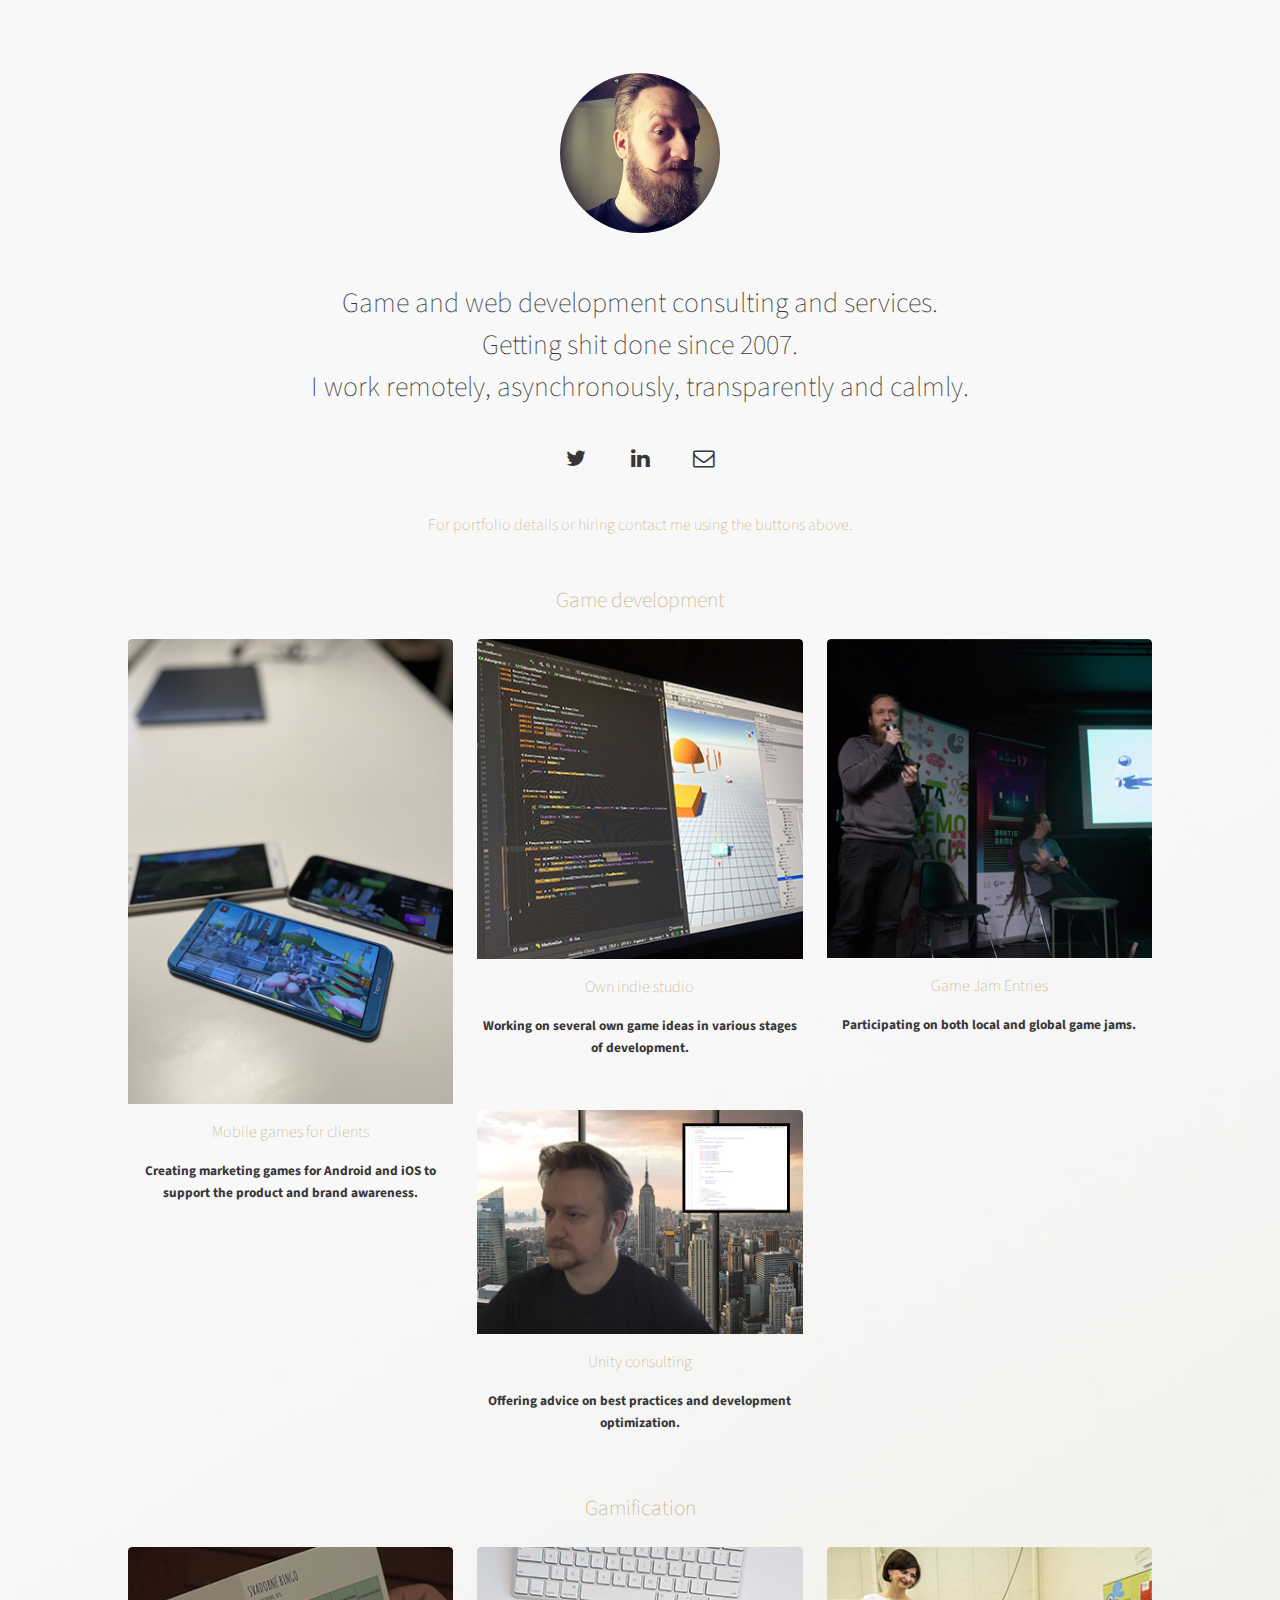
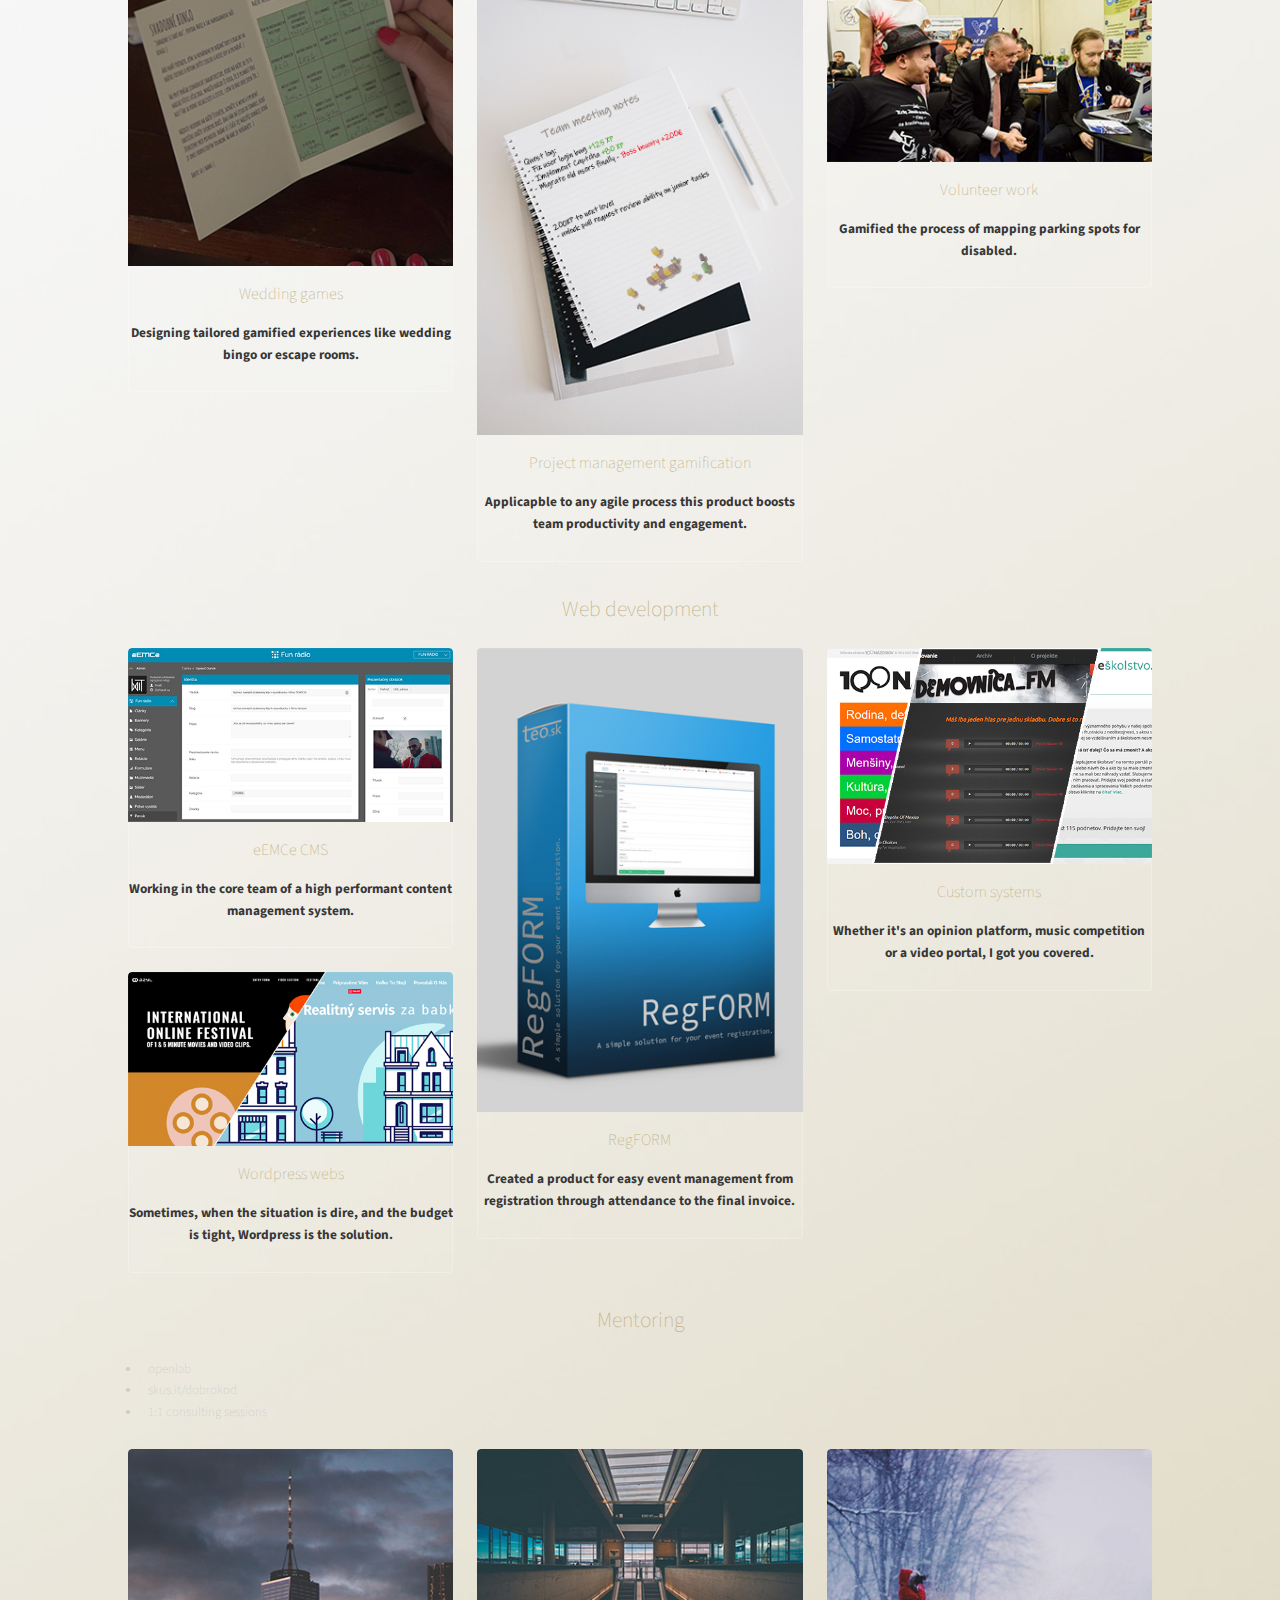
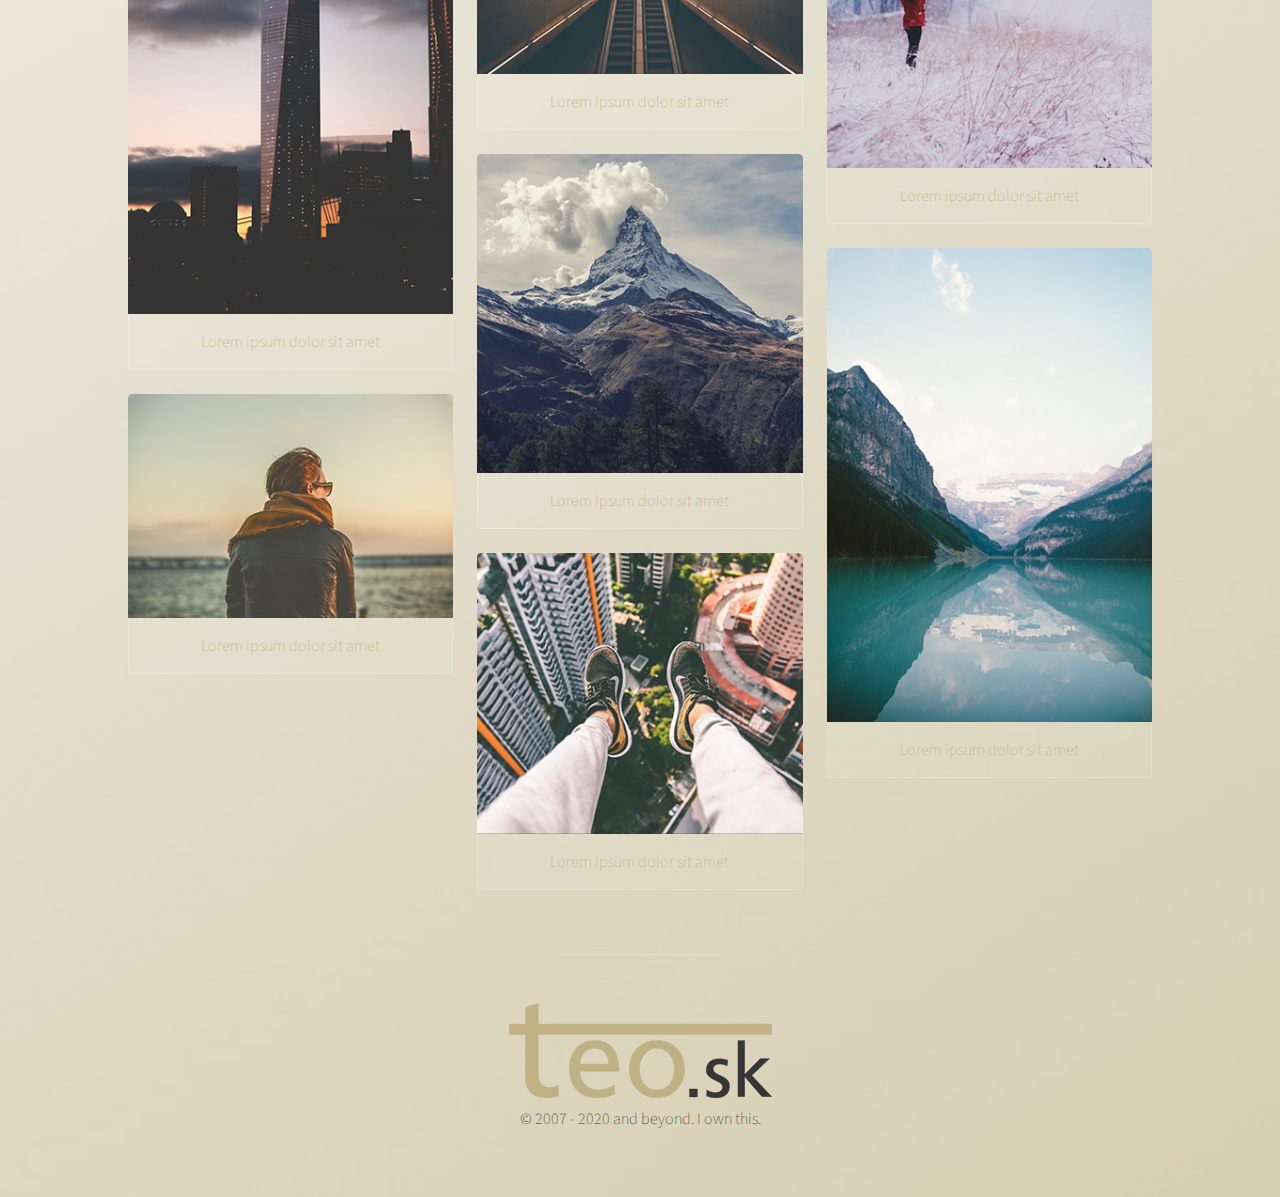
==== index.html @ 93be971e "Add a word" ====
<!DOCTYPE HTML>
<!--
	Visualize by TEMPLATED
	templated.co @templatedco
	Released for free under the Creative Commons Attribution 3.0 license (templated.co/license)
-->
<html>
	<head>
		<title>Game and web development consulting and services.</title>
		<meta charset="utf-8" />
		<meta name="viewport" content="width=device-width, initial-scale=1" />
		<link rel="stylesheet" href="assets/css/main.css" />
	</head>
	<body>

		<!-- Wrapper -->
			<div id="wrapper">

				<!-- Header -->
					<header id="header">
						<span class="avatar"><img src="images/avatar.jpg" alt="" /></span>
						<h1>Game and web development consulting and services.<br />
						Getting shit done since 2007.<br />
						I work remotely, asynchronously, transparently and calmly.</h1>
						<ul class="icons">
							<li><a href="https://twitter.com/teo_sk" class="icon style2 fa-twitter"><span class="label">Twitter</span></a></li>
							<li><a href="https://www.linkedin.com/in/teosk/" class="icon style2 fa-linkedin"><span class="label">LinkedIn</span></a></li>
							<li><a href="mailto:teo@teo.sk" class="icon style2 fa-envelope-o"><span class="label">Email</span></a></li>
						</ul>
						<h4>For portfolio details or hiring contact me using the buttons above.</h4>
					</header>

				<!-- Main -->
					<section id="main">

						<h2 class="align-center">Game development</h2>
						<section class="thumbnails">
							<div>
								<a href="images/fulls/mobile-games.jpg">
									<img src="images/thumbs/mobile-games.jpg" alt="" />
									<h3>Mobile games for clients</h3>
									<p class="small">Creating marketing games for Android and iOS to support the product and brand awareness.</p>
								</a>
							</div>
							<div>
								<a href="images/fulls/toff-games.jpg">
									<img src="images/thumbs/toff-games.jpg" alt="" />
									<h3>Own indie studio</h3>
									<p class="small">Working on several own game ideas in various stages of development.</p>
								</a>
								<a href="images/fulls/game-consulting.jpg">
									<img src="images/thumbs/game-consulting.jpg" alt="" />
									<h3>Unity consulting</h3>
									<p class="small">Offering advice on best practices and development optimization.</p>
								</a>
							</div>
							<div>
								<a href="images/fulls/game-jams.jpg">
									<img src="images/thumbs/game-jams.jpg" alt="" />
									<h3>Game Jam Entries</h3>
									<p class="small">Participating on both local and global game jams.</p>
								</a>
							</div>
						</section>
						<h2 class="align-center">Gamification</h2>
						<section class="thumbnails">
							<div>
								<a href="images/fulls/wedding-games.jpg">
									<img src="images/thumbs/wedding-games.jpg" alt="" />
									<h3>Wedding games</h3>
									<p class="small">Designing tailored gamified experiences like wedding bingo or escape rooms.</p>
								</a>
							</div>
							<div>
								<a href="images/fulls/pm-gamification.jpg">
									<img src="images/thumbs/pm-gamification.jpg" alt="" />
									<h3>Project management gamification</h3>
									<p class="small">Applicapble to any agile process this product boosts team productivity and engagement.</p>
								</a>
							</div>
							<div>
								<a href="images/fulls/tatos-alt.jpg">
									<img src="images/thumbs/tatos-alt.jpg" alt="" />
									<h3>Volunteer work</h3>
									<p class="small">Gamified the process of mapping parking spots for disabled.</p>
								</a>
							</div>
						</section>
						<h2 class="align-center">Web development</h2>
						<section class="thumbnails">
							<div>
								<a href="images/fulls/eemce.jpg">
									<img src="images/thumbs/eemce.jpg" alt="" />
									<h3>eEMCe CMS</h3>
									<p class="small">Working in the core team of a high performant content management system.</p>
								</a>
								<a href="images/fulls/wordpress.jpg">
									<img src="images/thumbs/wordpress.jpg" alt="" />
									<h3>Wordpress webs</h3>
									<p class="small">Sometimes, when the situation is dire, and the budget is tight, Wordpress is the solution.</p>
								</a>
							</div>
							<div>
								<a href="images/fulls/regform.jpg">
									<img src="images/thumbs/regform.jpg" alt="" />
									<h3>RegFORM</h3>
									<p class="small">Created a product for easy event management from registration through attendance to the final invoice.</p>
								</a>
							</div>
							<div>
								<a href="images/fulls/custom-systems.jpg">
									<img src="images/thumbs/custom-systems.jpg" alt="" />
									<h3>Custom systems</h3>
									<p class="small">Whether it's an opinion platform, music competition or a video portal, I got you covered.</p>
								</a>
							</div>
						</section>
						<h2 class="align-center">Mentoring</h2>
						<ul class="dev-notes">
							<li>openlab</li>
							<li>skus.it/dobrokod</li>
							<li>1:1 consulting sessions</li>
						</ul>
						<!-- Thumbnails -->
							<section class="thumbnails">
								<div>
									<a href="images/fulls/01.jpg">
										<img src="images/thumbs/01.jpg" alt="" />
										<h3>Lorem ipsum dolor sit amet</h3>
									</a>
									<a href="images/fulls/02.jpg">
										<img src="images/thumbs/02.jpg" alt="" />
										<h3>Lorem ipsum dolor sit amet</h3>
									</a>
								</div>
								<div>
									<a href="images/fulls/03.jpg">
										<img src="images/thumbs/03.jpg" alt="" />
										<h3>Lorem ipsum dolor sit amet</h3>
									</a>
									<a href="images/fulls/04.jpg">
										<img src="images/thumbs/04.jpg" alt="" />
										<h3>Lorem ipsum dolor sit amet</h3>
									</a>
									<a href="images/fulls/05.jpg">
										<img src="images/thumbs/05.jpg" alt="" />
										<h3>Lorem ipsum dolor sit amet</h3>
									</a>
								</div>
								<div>
									<a href="images/fulls/06.jpg">
										<img src="images/thumbs/06.jpg" alt="" />
										<h3>Lorem ipsum dolor sit amet</h3>
									</a>
									<a href="images/fulls/07.jpg">
										<img src="images/thumbs/07.jpg" alt="" />
										<h3>Lorem ipsum dolor sit amet</h3>
									</a>
								</div>
							</section>

					</section>

				<!-- Footer -->
					<footer id="footer">
						<img src="images/logo.png" alt="teo.sk logo">
						<p>&copy; 2007 - 2020 and beyond. I own this.</p>
					</footer>

			</div>

		<!-- Scripts -->
			<script src="assets/js/jquery.min.js"></script>
			<script src="assets/js/jquery.poptrox.min.js"></script>
			<script src="assets/js/skel.min.js"></script>
			<script src="assets/js/main.js"></script>

	</body>
</html>
---- assets/css/main.css ----
@charset "UTF-8";
@import url(font-awesome.min.css);
@import url("http://fonts.googleapis.com/css?family=Source+Sans+Pro:200");

/*
	Visualize by TEMPLATED
	templated.co @templatedco
	Released for free under the Creative Commons Attribution 3.0 license (templated.co/license)
*/

/* Reset */

	html, body, div, span, applet, object, iframe, h1, h2, h3, h4, h5, h6, p, blockquote, pre, a, abbr, acronym, address, big, cite, code, del, dfn, em, img, ins, kbd, q, s, samp, small, strike, strong, sub, sup, tt, var, b, u, i, center, dl, dt, dd, ol, ul, li, fieldset, form, label, legend, table, caption, tbody, tfoot, thead, tr, th, td, article, aside, canvas, details, embed, figure, figcaption, footer, header, hgroup, menu, nav, output, ruby, section, summary, time, mark, audio, video {
		margin: 0;
		padding: 0;
		border: 0;
		font-size: 100%;
		font: inherit;
		vertical-align: baseline;
	}

	article, aside, details, figcaption, figure, footer, header, hgroup, menu, nav, section {
		display: block;
	}

	body {
		line-height: 1;
	}

	ol, ul {
		list-style: none;
	}

	blockquote, q {
		quotes: none;
	}

	blockquote:before, blockquote:after, q:before, q:after {
		content: '';
		content: none;
	}

	table {
		border-collapse: collapse;
		border-spacing: 0;
	}

	body {
		-webkit-text-size-adjust: none;
	}

/* Box Model */

	*, *:before, *:after {
		-moz-box-sizing: border-box;
		-webkit-box-sizing: border-box;
		box-sizing: border-box;
	}

/* Grid */

	.row {
		border-bottom: solid 1px transparent;
		-moz-box-sizing: border-box;
		-webkit-box-sizing: border-box;
		box-sizing: border-box;
	}

	.row > * {
		float: left;
		-moz-box-sizing: border-box;
		-webkit-box-sizing: border-box;
		box-sizing: border-box;
	}

	.row:after, .row:before {
		content: '';
		display: block;
		clear: both;
		height: 0;
	}

	.row.uniform > * > :first-child {
		margin-top: 0;
	}

	.row.uniform > * > :last-child {
		margin-bottom: 0;
	}

	.row.\30 \25 > * {
		padding: 0 0 0 0em;
	}

	.row.\30 \25 {
		margin: 0 0 -1px 0em;
	}

	.row.uniform.\30 \25 > * {
		padding: 0em 0 0 0em;
	}

	.row.uniform.\30 \25 {
		margin: 0em 0 -1px 0em;
	}

	.row > * {
		padding: 0 0 0 2em;
	}

	.row {
		margin: 0 0 -1px -2em;
	}

	.row.uniform > * {
		padding: 2em 0 0 2em;
	}

	.row.uniform {
		margin: -2em 0 -1px -2em;
	}

	.row.\32 00\25 > * {
		padding: 0 0 0 4em;
	}

	.row.\32 00\25 {
		margin: 0 0 -1px -4em;
	}

	.row.uniform.\32 00\25 > * {
		padding: 4em 0 0 4em;
	}

	.row.uniform.\32 00\25 {
		margin: -4em 0 -1px -4em;
	}

	.row.\31 50\25 > * {
		padding: 0 0 0 3em;
	}

	.row.\31 50\25 {
		margin: 0 0 -1px -3em;
	}

	.row.uniform.\31 50\25 > * {
		padding: 3em 0 0 3em;
	}

	.row.uniform.\31 50\25 {
		margin: -3em 0 -1px -3em;
	}

	.row.\35 0\25 > * {
		padding: 0 0 0 1em;
	}

	.row.\35 0\25 {
		margin: 0 0 -1px -1em;
	}

	.row.uniform.\35 0\25 > * {
		padding: 1em 0 0 1em;
	}

	.row.uniform.\35 0\25 {
		margin: -1em 0 -1px -1em;
	}

	.row.\32 5\25 > * {
		padding: 0 0 0 0.5em;
	}

	.row.\32 5\25 {
		margin: 0 0 -1px -0.5em;
	}

	.row.uniform.\32 5\25 > * {
		padding: 0.5em 0 0 0.5em;
	}

	.row.uniform.\32 5\25 {
		margin: -0.5em 0 -1px -0.5em;
	}

	.\31 2u, .\31 2u\24 {
		width: 100%;
		clear: none;
		margin-left: 0;
	}

	.\31 1u, .\31 1u\24 {
		width: 91.6666666667%;
		clear: none;
		margin-left: 0;
	}

	.\31 0u, .\31 0u\24 {
		width: 83.3333333333%;
		clear: none;
		margin-left: 0;
	}

	.\39 u, .\39 u\24 {
		width: 75%;
		clear: none;
		margin-left: 0;
	}

	.\38 u, .\38 u\24 {
		width: 66.6666666667%;
		clear: none;
		margin-left: 0;
	}

	.\37 u, .\37 u\24 {
		width: 58.3333333333%;
		clear: none;
		margin-left: 0;
	}

	.\36 u, .\36 u\24 {
		width: 50%;
		clear: none;
		margin-left: 0;
	}

	.\35 u, .\35 u\24 {
		width: 41.6666666667%;
		clear: none;
		margin-left: 0;
	}

	.\34 u, .\34 u\24 {
		width: 33.3333333333%;
		clear: none;
		margin-left: 0;
	}

	.\33 u, .\33 u\24 {
		width: 25%;
		clear: none;
		margin-left: 0;
	}

	.\32 u, .\32 u\24 {
		width: 16.6666666667%;
		clear: none;
		margin-left: 0;
	}

	.\31 u, .\31 u\24 {
		width: 8.3333333333%;
		clear: none;
		margin-left: 0;
	}

	.\31 2u\24 + *,
	.\31 1u\24 + *,
	.\31 0u\24 + *,
	.\39 u\24 + *,
	.\38 u\24 + *,
	.\37 u\24 + *,
	.\36 u\24 + *,
	.\35 u\24 + *,
	.\34 u\24 + *,
	.\33 u\24 + *,
	.\32 u\24 + *,
	.\31 u\24 + * {
		clear: left;
	}

	.\-11u {
		margin-left: 91.66667%;
	}

	.\-10u {
		margin-left: 83.33333%;
	}

	.\-9u {
		margin-left: 75%;
	}

	.\-8u {
		margin-left: 66.66667%;
	}

	.\-7u {
		margin-left: 58.33333%;
	}

	.\-6u {
		margin-left: 50%;
	}

	.\-5u {
		margin-left: 41.66667%;
	}

	.\-4u {
		margin-left: 33.33333%;
	}

	.\-3u {
		margin-left: 25%;
	}

	.\-2u {
		margin-left: 16.66667%;
	}

	.\-1u {
		margin-left: 8.33333%;
	}

	@media screen and (max-width: 1680px) {

		.row > * {
			padding: 0 0 0 2em;
		}

		.row {
			margin: 0 0 -1px -2em;
		}

		.row.uniform > * {
			padding: 2em 0 0 2em;
		}

		.row.uniform {
			margin: -2em 0 -1px -2em;
		}

		.row.\32 00\25 > * {
			padding: 0 0 0 4em;
		}

		.row.\32 00\25 {
			margin: 0 0 -1px -4em;
		}

		.row.uniform.\32 00\25 > * {
			padding: 4em 0 0 4em;
		}

		.row.uniform.\32 00\25 {
			margin: -4em 0 -1px -4em;
		}

		.row.\31 50\25 > * {
			padding: 0 0 0 3em;
		}

		.row.\31 50\25 {
			margin: 0 0 -1px -3em;
		}

		.row.uniform.\31 50\25 > * {
			padding: 3em 0 0 3em;
		}

		.row.uniform.\31 50\25 {
			margin: -3em 0 -1px -3em;
		}

		.row.\35 0\25 > * {
			padding: 0 0 0 1em;
		}

		.row.\35 0\25 {
			margin: 0 0 -1px -1em;
		}

		.row.uniform.\35 0\25 > * {
			padding: 1em 0 0 1em;
		}

		.row.uniform.\35 0\25 {
			margin: -1em 0 -1px -1em;
		}

		.row.\32 5\25 > * {
			padding: 0 0 0 0.5em;
		}

		.row.\32 5\25 {
			margin: 0 0 -1px -0.5em;
		}

		.row.uniform.\32 5\25 > * {
			padding: 0.5em 0 0 0.5em;
		}

		.row.uniform.\32 5\25 {
			margin: -0.5em 0 -1px -0.5em;
		}

		.\31 2u\28xlarge\29, .\31 2u\24\28xlarge\29 {
			width: 100%;
			clear: none;
			margin-left: 0;
		}

		.\31 1u\28xlarge\29, .\31 1u\24\28xlarge\29 {
			width: 91.6666666667%;
			clear: none;
			margin-left: 0;
		}

		.\31 0u\28xlarge\29, .\31 0u\24\28xlarge\29 {
			width: 83.3333333333%;
			clear: none;
			margin-left: 0;
		}

		.\39 u\28xlarge\29, .\39 u\24\28xlarge\29 {
			width: 75%;
			clear: none;
			margin-left: 0;
		}

		.\38 u\28xlarge\29, .\38 u\24\28xlarge\29 {
			width: 66.6666666667%;
			clear: none;
			margin-left: 0;
		}

		.\37 u\28xlarge\29, .\37 u\24\28xlarge\29 {
			width: 58.3333333333%;
			clear: none;
			margin-left: 0;
		}

		.\36 u\28xlarge\29, .\36 u\24\28xlarge\29 {
			width: 50%;
			clear: none;
			margin-left: 0;
		}

		.\35 u\28xlarge\29, .\35 u\24\28xlarge\29 {
			width: 41.6666666667%;
			clear: none;
			margin-left: 0;
		}

		.\34 u\28xlarge\29, .\34 u\24\28xlarge\29 {
			width: 33.3333333333%;
			clear: none;
			margin-left: 0;
		}

		.\33 u\28xlarge\29, .\33 u\24\28xlarge\29 {
			width: 25%;
			clear: none;
			margin-left: 0;
		}

		.\32 u\28xlarge\29, .\32 u\24\28xlarge\29 {
			width: 16.6666666667%;
			clear: none;
			margin-left: 0;
		}

		.\31 u\28xlarge\29, .\31 u\24\28xlarge\29 {
			width: 8.3333333333%;
			clear: none;
			margin-left: 0;
		}

		.\31 2u\24\28xlarge\29 + *,
		.\31 1u\24\28xlarge\29 + *,
		.\31 0u\24\28xlarge\29 + *,
		.\39 u\24\28xlarge\29 + *,
		.\38 u\24\28xlarge\29 + *,
		.\37 u\24\28xlarge\29 + *,
		.\36 u\24\28xlarge\29 + *,
		.\35 u\24\28xlarge\29 + *,
		.\34 u\24\28xlarge\29 + *,
		.\33 u\24\28xlarge\29 + *,
		.\32 u\24\28xlarge\29 + *,
		.\31 u\24\28xlarge\29 + * {
			clear: left;
		}

		.\-11u\28xlarge\29 {
			margin-left: 91.66667%;
		}

		.\-10u\28xlarge\29 {
			margin-left: 83.33333%;
		}

		.\-9u\28xlarge\29 {
			margin-left: 75%;
		}

		.\-8u\28xlarge\29 {
			margin-left: 66.66667%;
		}

		.\-7u\28xlarge\29 {
			margin-left: 58.33333%;
		}

		.\-6u\28xlarge\29 {
			margin-left: 50%;
		}

		.\-5u\28xlarge\29 {
			margin-left: 41.66667%;
		}

		.\-4u\28xlarge\29 {
			margin-left: 33.33333%;
		}

		.\-3u\28xlarge\29 {
			margin-left: 25%;
		}

		.\-2u\28xlarge\29 {
			margin-left: 16.66667%;
		}

		.\-1u\28xlarge\29 {
			margin-left: 8.33333%;
		}

	}

	@media screen and (max-width: 1280px) {

		.row > * {
			padding: 0 0 0 2em;
		}

		.row {
			margin: 0 0 -1px -2em;
		}

		.row.uniform > * {
			padding: 2em 0 0 2em;
		}

		.row.uniform {
			margin: -2em 0 -1px -2em;
		}

		.row.\32 00\25 > * {
			padding: 0 0 0 4em;
		}

		.row.\32 00\25 {
			margin: 0 0 -1px -4em;
		}

		.row.uniform.\32 00\25 > * {
			padding: 4em 0 0 4em;
		}

		.row.uniform.\32 00\25 {
			margin: -4em 0 -1px -4em;
		}

		.row.\31 50\25 > * {
			padding: 0 0 0 3em;
		}

		.row.\31 50\25 {
			margin: 0 0 -1px -3em;
		}

		.row.uniform.\31 50\25 > * {
			padding: 3em 0 0 3em;
		}

		.row.uniform.\31 50\25 {
			margin: -3em 0 -1px -3em;
		}

		.row.\35 0\25 > * {
			padding: 0 0 0 1em;
		}

		.row.\35 0\25 {
			margin: 0 0 -1px -1em;
		}

		.row.uniform.\35 0\25 > * {
			padding: 1em 0 0 1em;
		}

		.row.uniform.\35 0\25 {
			margin: -1em 0 -1px -1em;
		}

		.row.\32 5\25 > * {
			padding: 0 0 0 0.5em;
		}

		.row.\32 5\25 {
			margin: 0 0 -1px -0.5em;
		}

		.row.uniform.\32 5\25 > * {
			padding: 0.5em 0 0 0.5em;
		}

		.row.uniform.\32 5\25 {
			margin: -0.5em 0 -1px -0.5em;
		}

		.\31 2u\28large\29, .\31 2u\24\28large\29 {
			width: 100%;
			clear: none;
			margin-left: 0;
		}

		.\31 1u\28large\29, .\31 1u\24\28large\29 {
			width: 91.6666666667%;
			clear: none;
			margin-left: 0;
		}

		.\31 0u\28large\29, .\31 0u\24\28large\29 {
			width: 83.3333333333%;
			clear: none;
			margin-left: 0;
		}

		.\39 u\28large\29, .\39 u\24\28large\29 {
			width: 75%;
			clear: none;
			margin-left: 0;
		}

		.\38 u\28large\29, .\38 u\24\28large\29 {
			width: 66.6666666667%;
			clear: none;
			margin-left: 0;
		}

		.\37 u\28large\29, .\37 u\24\28large\29 {
			width: 58.3333333333%;
			clear: none;
			margin-left: 0;
		}

		.\36 u\28large\29, .\36 u\24\28large\29 {
			width: 50%;
			clear: none;
			margin-left: 0;
		}

		.\35 u\28large\29, .\35 u\24\28large\29 {
			width: 41.6666666667%;
			clear: none;
			margin-left: 0;
		}

		.\34 u\28large\29, .\34 u\24\28large\29 {
			width: 33.3333333333%;
			clear: none;
			margin-left: 0;
		}

		.\33 u\28large\29, .\33 u\24\28large\29 {
			width: 25%;
			clear: none;
			margin-left: 0;
		}

		.\32 u\28large\29, .\32 u\24\28large\29 {
			width: 16.6666666667%;
			clear: none;
			margin-left: 0;
		}

		.\31 u\28large\29, .\31 u\24\28large\29 {
			width: 8.3333333333%;
			clear: none;
			margin-left: 0;
		}

		.\31 2u\24\28large\29 + *,
		.\31 1u\24\28large\29 + *,
		.\31 0u\24\28large\29 + *,
		.\39 u\24\28large\29 + *,
		.\38 u\24\28large\29 + *,
		.\37 u\24\28large\29 + *,
		.\36 u\24\28large\29 + *,
		.\35 u\24\28large\29 + *,
		.\34 u\24\28large\29 + *,
		.\33 u\24\28large\29 + *,
		.\32 u\24\28large\29 + *,
		.\31 u\24\28large\29 + * {
			clear: left;
		}

		.\-11u\28large\29 {
			margin-left: 91.66667%;
		}

		.\-10u\28large\29 {
			margin-left: 83.33333%;
		}

		.\-9u\28large\29 {
			margin-left: 75%;
		}

		.\-8u\28large\29 {
			margin-left: 66.66667%;
		}

		.\-7u\28large\29 {
			margin-left: 58.33333%;
		}

		.\-6u\28large\29 {
			margin-left: 50%;
		}

		.\-5u\28large\29 {
			margin-left: 41.66667%;
		}

		.\-4u\28large\29 {
			margin-left: 33.33333%;
		}

		.\-3u\28large\29 {
			margin-left: 25%;
		}

		.\-2u\28large\29 {
			margin-left: 16.66667%;
		}

		.\-1u\28large\29 {
			margin-left: 8.33333%;
		}

	}

	@media screen and (max-width: 980px) {

		.row > * {
			padding: 0 0 0 2em;
		}

		.row {
			margin: 0 0 -1px -2em;
		}

		.row.uniform > * {
			padding: 2em 0 0 2em;
		}

		.row.uniform {
			margin: -2em 0 -1px -2em;
		}

		.row.\32 00\25 > * {
			padding: 0 0 0 4em;
		}

		.row.\32 00\25 {
			margin: 0 0 -1px -4em;
		}

		.row.uniform.\32 00\25 > * {
			padding: 4em 0 0 4em;
		}

		.row.uniform.\32 00\25 {
			margin: -4em 0 -1px -4em;
		}

		.row.\31 50\25 > * {
			padding: 0 0 0 3em;
		}

		.row.\31 50\25 {
			margin: 0 0 -1px -3em;
		}

		.row.uniform.\31 50\25 > * {
			padding: 3em 0 0 3em;
		}

		.row.uniform.\31 50\25 {
			margin: -3em 0 -1px -3em;
		}

		.row.\35 0\25 > * {
			padding: 0 0 0 1em;
		}

		.row.\35 0\25 {
			margin: 0 0 -1px -1em;
		}

		.row.uniform.\35 0\25 > * {
			padding: 1em 0 0 1em;
		}

		.row.uniform.\35 0\25 {
			margin: -1em 0 -1px -1em;
		}

		.row.\32 5\25 > * {
			padding: 0 0 0 0.5em;
		}

		.row.\32 5\25 {
			margin: 0 0 -1px -0.5em;
		}

		.row.uniform.\32 5\25 > * {
			padding: 0.5em 0 0 0.5em;
		}

		.row.uniform.\32 5\25 {
			margin: -0.5em 0 -1px -0.5em;
		}

		.\31 2u\28medium\29, .\31 2u\24\28medium\29 {
			width: 100%;
			clear: none;
			margin-left: 0;
		}

		.\31 1u\28medium\29, .\31 1u\24\28medium\29 {
			width: 91.6666666667%;
			clear: none;
			margin-left: 0;
		}

		.\31 0u\28medium\29, .\31 0u\24\28medium\29 {
			width: 83.3333333333%;
			clear: none;
			margin-left: 0;
		}

		.\39 u\28medium\29, .\39 u\24\28medium\29 {
			width: 75%;
			clear: none;
			margin-left: 0;
		}

		.\38 u\28medium\29, .\38 u\24\28medium\29 {
			width: 66.6666666667%;
			clear: none;
			margin-left: 0;
		}

		.\37 u\28medium\29, .\37 u\24\28medium\29 {
			width: 58.3333333333%;
			clear: none;
			margin-left: 0;
		}

		.\36 u\28medium\29, .\36 u\24\28medium\29 {
			width: 50%;
			clear: none;
			margin-left: 0;
		}

		.\35 u\28medium\29, .\35 u\24\28medium\29 {
			width: 41.6666666667%;
			clear: none;
			margin-left: 0;
		}

		.\34 u\28medium\29, .\34 u\24\28medium\29 {
			width: 33.3333333333%;
			clear: none;
			margin-left: 0;
		}

		.\33 u\28medium\29, .\33 u\24\28medium\29 {
			width: 25%;
			clear: none;
			margin-left: 0;
		}

		.\32 u\28medium\29, .\32 u\24\28medium\29 {
			width: 16.6666666667%;
			clear: none;
			margin-left: 0;
		}

		.\31 u\28medium\29, .\31 u\24\28medium\29 {
			width: 8.3333333333%;
			clear: none;
			margin-left: 0;
		}

		.\31 2u\24\28medium\29 + *,
		.\31 1u\24\28medium\29 + *,
		.\31 0u\24\28medium\29 + *,
		.\39 u\24\28medium\29 + *,
		.\38 u\24\28medium\29 + *,
		.\37 u\24\28medium\29 + *,
		.\36 u\24\28medium\29 + *,
		.\35 u\24\28medium\29 + *,
		.\34 u\24\28medium\29 + *,
		.\33 u\24\28medium\29 + *,
		.\32 u\24\28medium\29 + *,
		.\31 u\24\28medium\29 + * {
			clear: left;
		}

		.\-11u\28medium\29 {
			margin-left: 91.66667%;
		}

		.\-10u\28medium\29 {
			margin-left: 83.33333%;
		}

		.\-9u\28medium\29 {
			margin-left: 75%;
		}

		.\-8u\28medium\29 {
			margin-left: 66.66667%;
		}

		.\-7u\28medium\29 {
			margin-left: 58.33333%;
		}

		.\-6u\28medium\29 {
			margin-left: 50%;
		}

		.\-5u\28medium\29 {
			margin-left: 41.66667%;
		}

		.\-4u\28medium\29 {
			margin-left: 33.33333%;
		}

		.\-3u\28medium\29 {
			margin-left: 25%;
		}

		.\-2u\28medium\29 {
			margin-left: 16.66667%;
		}

		.\-1u\28medium\29 {
			margin-left: 8.33333%;
		}

	}

	@media screen and (max-width: 736px) {

		.row > * {
			padding: 0 0 0 2em;
		}

		.row {
			margin: 0 0 -1px -2em;
		}

		.row.uniform > * {
			padding: 2em 0 0 2em;
		}

		.row.uniform {
			margin: -2em 0 -1px -2em;
		}

		.row.\32 00\25 > * {
			padding: 0 0 0 4em;
		}

		.row.\32 00\25 {
			margin: 0 0 -1px -4em;
		}

		.row.uniform.\32 00\25 > * {
			padding: 4em 0 0 4em;
		}

		.row.uniform.\32 00\25 {
			margin: -4em 0 -1px -4em;
		}

		.row.\31 50\25 > * {
			padding: 0 0 0 3em;
		}

		.row.\31 50\25 {
			margin: 0 0 -1px -3em;
		}

		.row.uniform.\31 50\25 > * {
			padding: 3em 0 0 3em;
		}

		.row.uniform.\31 50\25 {
			margin: -3em 0 -1px -3em;
		}

		.row.\35 0\25 > * {
			padding: 0 0 0 1em;
		}

		.row.\35 0\25 {
			margin: 0 0 -1px -1em;
		}

		.row.uniform.\35 0\25 > * {
			padding: 1em 0 0 1em;
		}

		.row.uniform.\35 0\25 {
			margin: -1em 0 -1px -1em;
		}

		.row.\32 5\25 > * {
			padding: 0 0 0 0.5em;
		}

		.row.\32 5\25 {
			margin: 0 0 -1px -0.5em;
		}

		.row.uniform.\32 5\25 > * {
			padding: 0.5em 0 0 0.5em;
		}

		.row.uniform.\32 5\25 {
			margin: -0.5em 0 -1px -0.5em;
		}

		.\31 2u\28small\29, .\31 2u\24\28small\29 {
			width: 100%;
			clear: none;
			margin-left: 0;
		}

		.\31 1u\28small\29, .\31 1u\24\28small\29 {
			width: 91.6666666667%;
			clear: none;
			margin-left: 0;
		}

		.\31 0u\28small\29, .\31 0u\24\28small\29 {
			width: 83.3333333333%;
			clear: none;
			margin-left: 0;
		}

		.\39 u\28small\29, .\39 u\24\28small\29 {
			width: 75%;
			clear: none;
			margin-left: 0;
		}

		.\38 u\28small\29, .\38 u\24\28small\29 {
			width: 66.6666666667%;
			clear: none;
			margin-left: 0;
		}

		.\37 u\28small\29, .\37 u\24\28small\29 {
			width: 58.3333333333%;
			clear: none;
			margin-left: 0;
		}

		.\36 u\28small\29, .\36 u\24\28small\29 {
			width: 50%;
			clear: none;
			margin-left: 0;
		}

		.\35 u\28small\29, .\35 u\24\28small\29 {
			width: 41.6666666667%;
			clear: none;
			margin-left: 0;
		}

		.\34 u\28small\29, .\34 u\24\28small\29 {
			width: 33.3333333333%;
			clear: none;
			margin-left: 0;
		}

		.\33 u\28small\29, .\33 u\24\28small\29 {
			width: 25%;
			clear: none;
			margin-left: 0;
		}

		.\32 u\28small\29, .\32 u\24\28small\29 {
			width: 16.6666666667%;
			clear: none;
			margin-left: 0;
		}

		.\31 u\28small\29, .\31 u\24\28small\29 {
			width: 8.3333333333%;
			clear: none;
			margin-left: 0;
		}

		.\31 2u\24\28small\29 + *,
		.\31 1u\24\28small\29 + *,
		.\31 0u\24\28small\29 + *,
		.\39 u\24\28small\29 + *,
		.\38 u\24\28small\29 + *,
		.\37 u\24\28small\29 + *,
		.\36 u\24\28small\29 + *,
		.\35 u\24\28small\29 + *,
		.\34 u\24\28small\29 + *,
		.\33 u\24\28small\29 + *,
		.\32 u\24\28small\29 + *,
		.\31 u\24\28small\29 + * {
			clear: left;
		}

		.\-11u\28small\29 {
			margin-left: 91.66667%;
		}

		.\-10u\28small\29 {
			margin-left: 83.33333%;
		}

		.\-9u\28small\29 {
			margin-left: 75%;
		}

		.\-8u\28small\29 {
			margin-left: 66.66667%;
		}

		.\-7u\28small\29 {
			margin-left: 58.33333%;
		}

		.\-6u\28small\29 {
			margin-left: 50%;
		}

		.\-5u\28small\29 {
			margin-left: 41.66667%;
		}

		.\-4u\28small\29 {
			margin-left: 33.33333%;
		}

		.\-3u\28small\29 {
			margin-left: 25%;
		}

		.\-2u\28small\29 {
			margin-left: 16.66667%;
		}

		.\-1u\28small\29 {
			margin-left: 8.33333%;
		}

	}

	@media screen and (max-width: 480px) {

		.row > * {
			padding: 0 0 0 2em;
		}

		.row {
			margin: 0 0 -1px -2em;
		}

		.row.uniform > * {
			padding: 2em 0 0 2em;
		}

		.row.uniform {
			margin: -2em 0 -1px -2em;
		}

		.row.\32 00\25 > * {
			padding: 0 0 0 4em;
		}

		.row.\32 00\25 {
			margin: 0 0 -1px -4em;
		}

		.row.uniform.\32 00\25 > * {
			padding: 4em 0 0 4em;
		}

		.row.uniform.\32 00\25 {
			margin: -4em 0 -1px -4em;
		}

		.row.\31 50\25 > * {
			padding: 0 0 0 3em;
		}

		.row.\31 50\25 {
			margin: 0 0 -1px -3em;
		}

		.row.uniform.\31 50\25 > * {
			padding: 3em 0 0 3em;
		}

		.row.uniform.\31 50\25 {
			margin: -3em 0 -1px -3em;
		}

		.row.\35 0\25 > * {
			padding: 0 0 0 1em;
		}

		.row.\35 0\25 {
			margin: 0 0 -1px -1em;
		}

		.row.uniform.\35 0\25 > * {
			padding: 1em 0 0 1em;
		}

		.row.uniform.\35 0\25 {
			margin: -1em 0 -1px -1em;
		}

		.row.\32 5\25 > * {
			padding: 0 0 0 0.5em;
		}

		.row.\32 5\25 {
			margin: 0 0 -1px -0.5em;
		}

		.row.uniform.\32 5\25 > * {
			padding: 0.5em 0 0 0.5em;
		}

		.row.uniform.\32 5\25 {
			margin: -0.5em 0 -1px -0.5em;
		}

		.\31 2u\28xsmall\29, .\31 2u\24\28xsmall\29 {
			width: 100%;
			clear: none;
			margin-left: 0;
		}

		.\31 1u\28xsmall\29, .\31 1u\24\28xsmall\29 {
			width: 91.6666666667%;
			clear: none;
			margin-left: 0;
		}

		.\31 0u\28xsmall\29, .\31 0u\24\28xsmall\29 {
			width: 83.3333333333%;
			clear: none;
			margin-left: 0;
		}

		.\39 u\28xsmall\29, .\39 u\24\28xsmall\29 {
			width: 75%;
			clear: none;
			margin-left: 0;
		}

		.\38 u\28xsmall\29, .\38 u\24\28xsmall\29 {
			width: 66.6666666667%;
			clear: none;
			margin-left: 0;
		}

		.\37 u\28xsmall\29, .\37 u\24\28xsmall\29 {
			width: 58.3333333333%;
			clear: none;
			margin-left: 0;
		}

		.\36 u\28xsmall\29, .\36 u\24\28xsmall\29 {
			width: 50%;
			clear: none;
			margin-left: 0;
		}

		.\35 u\28xsmall\29, .\35 u\24\28xsmall\29 {
			width: 41.6666666667%;
			clear: none;
			margin-left: 0;
		}

		.\34 u\28xsmall\29, .\34 u\24\28xsmall\29 {
			width: 33.3333333333%;
			clear: none;
			margin-left: 0;
		}

		.\33 u\28xsmall\29, .\33 u\24\28xsmall\29 {
			width: 25%;
			clear: none;
			margin-left: 0;
		}

		.\32 u\28xsmall\29, .\32 u\24\28xsmall\29 {
			width: 16.6666666667%;
			clear: none;
			margin-left: 0;
		}

		.\31 u\28xsmall\29, .\31 u\24\28xsmall\29 {
			width: 8.3333333333%;
			clear: none;
			margin-left: 0;
		}

		.\31 2u\24\28xsmall\29 + *,
		.\31 1u\24\28xsmall\29 + *,
		.\31 0u\24\28xsmall\29 + *,
		.\39 u\24\28xsmall\29 + *,
		.\38 u\24\28xsmall\29 + *,
		.\37 u\24\28xsmall\29 + *,
		.\36 u\24\28xsmall\29 + *,
		.\35 u\24\28xsmall\29 + *,
		.\34 u\24\28xsmall\29 + *,
		.\33 u\24\28xsmall\29 + *,
		.\32 u\24\28xsmall\29 + *,
		.\31 u\24\28xsmall\29 + * {
			clear: left;
		}

		.\-11u\28xsmall\29 {
			margin-left: 91.66667%;
		}

		.\-10u\28xsmall\29 {
			margin-left: 83.33333%;
		}

		.\-9u\28xsmall\29 {
			margin-left: 75%;
		}

		.\-8u\28xsmall\29 {
			margin-left: 66.66667%;
		}

		.\-7u\28xsmall\29 {
			margin-left: 58.33333%;
		}

		.\-6u\28xsmall\29 {
			margin-left: 50%;
		}

		.\-5u\28xsmall\29 {
			margin-left: 41.66667%;
		}

		.\-4u\28xsmall\29 {
			margin-left: 33.33333%;
		}

		.\-3u\28xsmall\29 {
			margin-left: 25%;
		}

		.\-2u\28xsmall\29 {
			margin-left: 16.66667%;
		}

		.\-1u\28xsmall\29 {
			margin-left: 8.33333%;
		}

	}

/* Basic */

	@-ms-viewport {
		width: device-width;
	}

	body {
		-ms-overflow-style: scrollbar;
	}

	@media screen and (max-width: 480px) {

		html, body {
			min-width: 320px;
		}

	}

	body {
		background-color: #000;
		background-image: url("../../images/bg.jpg");
		background-size: cover;
		background-position: top center;
	}

		body.is-loading *, body.is-loading *:before, body.is-loading *:after {
			-moz-animation: none !important;
			-webkit-animation: none !important;
			-ms-animation: none !important;
			animation: none !important;
			-moz-transition: none !important;
			-webkit-transition: none !important;
			-ms-transition: none !important;
			transition: none !important;
		}

/* Type */

	body, input, select, textarea {
		color: #373737;
		font-family: "Source Sans Pro", Helvetica, sans-serif;
		font-size: 13pt;
		font-weight: 200;
		line-height: 1.65;
	}

		@media screen and (max-width: 1280px) {

			body, input, select, textarea {
				font-size: 12pt;
			}

		}

	a {
		color: inherit;
		text-decoration: none;
		border-bottom: dotted 1px rgba(255, 255, 255, 0.35);
		-moz-transition: border-bottom-color 0.2s ease-in-out, color 0.2s ease-in-out;
		-webkit-transition: border-bottom-color 0.2s ease-in-out, color 0.2s ease-in-out;
		-ms-transition: border-bottom-color 0.2s ease-in-out, color 0.2s ease-in-out;
		transition: border-bottom-color 0.2s ease-in-out, color 0.2s ease-in-out;
	}

		a:hover {
			color: #bfb183;
			border-bottom-color: transparent;
		}

	strong, b {
		color: #bfb183;
		font-weight: 200;
	}

	em, i {
		font-style: italic;
	}

	p {
		margin: 0 0 2em 0;
	}

	h1, h2, h3, h4, h5, h6 {
		color: #bfb183;
		font-weight: 200;
		line-height: 1.5;
		margin: 0 0 1em 0;
	}

		h1 a, h2 a, h3 a, h4 a, h5 a, h6 a {
			color: inherit;
			text-decoration: none;
		}

		@media screen and (max-width: 980px) {

			h1 br, h2 br, h3 br, h4 br, h5 br, h6 br {
				display: none;
			}

		}

	h1 {
		font-size: 1.75em;
	}

		@media screen and (max-width: 980px) {

			h1 {
				font-size: 1.5em;
			}

		}

		@media screen and (max-width: 736px) {

			h1 {
				font-size: 1.25em;
			}

		}

	h2 {
		font-size: 1.35em;
	}

		@media screen and (max-width: 736px) {

			h2 {
				font-size: 1em;
			}

		}

	h3 {
		font-size: 1em;
	}

	h4 {
		font-size: 1em;
	}

	h5 {
		font-size: 0.9em;
	}

	h6 {
		font-size: 0.7em;
	}

	sub {
		font-size: 0.8em;
		position: relative;
		top: 0.5em;
	}

	sup {
		font-size: 0.8em;
		position: relative;
		top: -0.5em;
	}

	blockquote {
		border-left: solid 4px rgba(255, 255, 255, 0.25);
		font-style: italic;
		margin: 0 0 2em 0;
		padding: 0.5em 0 0.5em 2em;
	}

	code {
		background: rgba(255, 255, 255, 0.075);
		border-radius: 4px;
		border: solid 1px rgba(255, 255, 255, 0.25);
		font-family: "Courier New", monospace;
		font-size: 0.9em;
		margin: 0 0.25em;
		padding: 0.25em 0.65em;
	}

	pre {
		-webkit-overflow-scrolling: touch;
		font-family: "Courier New", monospace;
		font-size: 0.9em;
		margin: 0 0 2em 0;
	}

		pre code {
			display: block;
			line-height: 1.75;
			padding: 1em 1.5em;
			overflow-x: auto;
		}

	hr {
		border: 0;
		border-bottom: solid 1px rgba(255, 255, 255, 0.25);
		margin: 2em 0;
	}

		hr.major {
			margin: 3em 0;
		}

	.align-left {
		text-align: left;
	}

	.align-center {
		text-align: center;
	}

	.align-right {
		text-align: right;
	}

/* Section/Article */

	section.special, article.special {
		text-align: center;
	}

	header p {
		color: #373737;
		position: relative;
		margin: 0 0 1.5em 0;
	}

	header h2 + p {
		font-size: 1.25em;
		margin-top: -1em;
	}

	header h3 + p {
		font-size: 1.1em;
		margin-top: -0.8em;
	}

	header h4 + p,
	header h5 + p,
	header h6 + p {
		font-size: 0.9em;
		margin-top: -0.6em;
	}

/* Form */

	form {
		margin: 0 0 2em 0;
	}

	label {
		color: #bfb183;
		display: block;
		font-size: 0.9em;
		font-weight: 200;
		margin: 0 0 1em 0;
	}

	input[type="text"],
	input[type="password"],
	input[type="email"],
	input[type="tel"],
	select,
	textarea {
		-moz-appearance: none;
		-webkit-appearance: none;
		-ms-appearance: none;
		appearance: none;
		background: rgba(255, 255, 255, 0.075);
		border-radius: 4px;
		border: none;
		border: solid 1px rgba(255, 255, 255, 0.25);
		color: inherit;
		display: block;
		outline: 0;
		padding: 0 1em;
		text-decoration: none;
		width: 100%;
	}

		input[type="text"]:invalid,
		input[type="password"]:invalid,
		input[type="email"]:invalid,
		input[type="tel"]:invalid,
		select:invalid,
		textarea:invalid {
			box-shadow: none;
		}

		input[type="text"]:focus,
		input[type="password"]:focus,
		input[type="email"]:focus,
		input[type="tel"]:focus,
		select:focus,
		textarea:focus {
			border-color: #ffffff;
			box-shadow: 0 0 0 1px #ffffff;
		}

	.select-wrapper {
		text-decoration: none;
		display: block;
		position: relative;
	}

		.select-wrapper:before {
			content: "";
			-moz-osx-font-smoothing: grayscale;
			-webkit-font-smoothing: antialiased;
			font-family: FontAwesome;
			font-style: normal;
			font-weight: normal;
			text-transform: none !important;
		}

		.select-wrapper:before {
			color: #373737;
			display: block;
			height: 2.75em;
			line-height: 2.75em;
			pointer-events: none;
			position: absolute;
			right: 0;
			text-align: center;
			top: 0;
			width: 2.75em;
		}

		.select-wrapper select::-ms-expand {
			display: none;
		}

	input[type="text"],
	input[type="password"],
	input[type="email"],
	select {
		height: 2.75em;
	}

	textarea {
		padding: 0.75em 1em;
	}

	input[type="checkbox"],
	input[type="radio"] {
		-moz-appearance: none;
		-webkit-appearance: none;
		-ms-appearance: none;
		appearance: none;
		display: block;
		float: left;
		margin-right: -2em;
		opacity: 0;
		width: 1em;
		z-index: -1;
	}

		input[type="checkbox"] + label,
		input[type="radio"] + label {
			text-decoration: none;
			color: #373737;
			cursor: pointer;
			display: inline-block;
			font-size: 1em;
			font-weight: 200;
			padding-left: 2.4em;
			padding-right: 0.75em;
			position: relative;
		}

			input[type="checkbox"] + label:before,
			input[type="radio"] + label:before {
				-moz-osx-font-smoothing: grayscale;
				-webkit-font-smoothing: antialiased;
				font-family: FontAwesome;
				font-style: normal;
				font-weight: normal;
				text-transform: none !important;
			}

			input[type="checkbox"] + label:before,
			input[type="radio"] + label:before {
				background: rgba(255, 255, 255, 0.075);
				border-radius: 4px;
				border: solid 1px rgba(255, 255, 255, 0.25);
				content: '';
				display: inline-block;
				height: 1.65em;
				left: 0;
				line-height: 1.58125em;
				position: absolute;
				text-align: center;
				top: 0;
				width: 1.65em;
			}

		input[type="checkbox"]:checked + label:before,
		input[type="radio"]:checked + label:before {
			background: #ffffff;
			border-color: #ffffff;
			color: #bfb183;
			content: '\f00c';
		}

		input[type="checkbox"]:focus + label:before,
		input[type="radio"]:focus + label:before {
			border-color: #ffffff;
			box-shadow: 0 0 0 1px #ffffff;
		}

	input[type="checkbox"] + label:before {
		border-radius: 4px;
	}

	input[type="radio"] + label:before {
		border-radius: 100%;
	}

	::-webkit-input-placeholder {
		color: rgba(255, 255, 255, 0.35) !important;
		opacity: 1.0;
	}

	:-moz-placeholder {
		color: rgba(255, 255, 255, 0.35) !important;
		opacity: 1.0;
	}

	::-moz-placeholder {
		color: rgba(255, 255, 255, 0.35) !important;
		opacity: 1.0;
	}

	:-ms-input-placeholder {
		color: rgba(255, 255, 255, 0.35) !important;
		opacity: 1.0;
	}

	.formerize-placeholder {
		color: rgba(255, 255, 255, 0.35) !important;
		opacity: 1.0;
	}

/* Box */

	.box {
		border-radius: 4px;
		border: solid 1px rgba(255, 255, 255, 0.25);
		margin-bottom: 2em;
		padding: 1.5em;
	}

		.box > :last-child,
		.box > :last-child > :last-child,
		.box > :last-child > :last-child > :last-child {
			margin-bottom: 0;
		}

		.box.alt {
			border: 0;
			border-radius: 0;
			padding: 0;
		}

/* Icon */

	.icon {
		text-decoration: none;
		border-bottom: none;
		position: relative;
	}

		.icon:before {
			-moz-osx-font-smoothing: grayscale;
			-webkit-font-smoothing: antialiased;
			font-family: FontAwesome;
			font-style: normal;
			font-weight: normal;
			text-transform: none !important;
		}

		.icon > .label {
			display: none;
		}

		.icon.style2 {
			-moz-transition: all 0.2s ease;
			-webkit-transition: all 0.2s ease;
			-ms-transition: all 0.2s ease;
			transition: all 0.2s ease;
			border-radius: 100%;
			display: inline-block;
			padding: 0.5em;
			border: solid 1px rgba(255, 255, 255, 0.25);
			background-color: rgba(255, 255, 255, 0.075);
		}

			.icon.style2:before {
				display: block;
				width: 1.25em;
				height: 1.25em;
				line-height: 1.25em;
				font-size: 1.35em;
			}

			.icon.style2:hover {
				background-color: rgba(255, 255, 255, 0.25);
			}

			@media screen and (max-width: 736px) {

				.icon.style2:before {
					font-size: 1em;
				}

			}

/* Image */

	.image {
		border-radius: 4px;
		border: 0;
		display: inline-block;
		position: relative;
	}

		.image img {
			border-radius: 4px;
			display: block;
		}

		.image.left, .image.right {
			max-width: 40%;
		}

			.image.left img, .image.right img {
				width: 100%;
			}

		.image.left {
			float: left;
			padding: 0 1.5em 1em 0;
			top: 0.25em;
		}

		.image.right {
			float: right;
			padding: 0 0 1em 1.5em;
			top: 0.25em;
		}

		.image.fit {
			display: block;
			margin: 0 0 2em 0;
			width: 100%;
		}

			.image.fit img {
				width: 100%;
			}

		.image.main {
			display: block;
			margin: 0 0 3em 0;
			width: 100%;
		}

			.image.main img {
				width: 100%;
			}

/* List */

	ol {
		list-style: decimal;
		margin: 0 0 2em 0;
		padding-left: 1.25em;
	}

		ol li {
			padding-left: 0.25em;
		}

	ul {
		list-style: disc;
		margin: 0 0 2em 0;
		padding-left: 1em;
	}

		ul li {
			padding-left: 0.5em;
		}

		ul.alt {
			list-style: none;
			padding-left: 0;
		}

			ul.alt li {
				border-top: solid 1px rgba(255, 255, 255, 0.25);
				padding: 0.5em 0;
			}

				ul.alt li:first-child {
					border-top: 0;
					padding-top: 0;
				}

		ul.icons {
			cursor: default;
			list-style: none;
			padding-left: 0;
		}

			ul.icons li {
				display: inline-block;
				padding: 0 1em 0 0;
			}

				ul.icons li:last-child {
					padding-right: 0;
				}

		ul.actions {
			cursor: default;
			list-style: none;
			padding-left: 0;
		}

			ul.actions li {
				display: inline-block;
				padding: 0 1em 0 0;
				vertical-align: middle;
			}

				ul.actions li:last-child {
					padding-right: 0;
				}

			ul.actions.small li {
				padding: 0 0.5em 0 0;
			}

			ul.actions.vertical li {
				display: block;
				padding: 1em 0 0 0;
			}

				ul.actions.vertical li:first-child {
					padding-top: 0;
				}

				ul.actions.vertical li > * {
					margin-bottom: 0;
				}

			ul.actions.vertical.small li {
				padding: 0.5em 0 0 0;
			}

				ul.actions.vertical.small li:first-child {
					padding-top: 0;
				}

			ul.actions.fit {
				display: table;
				margin-left: -1em;
				padding: 0;
				table-layout: fixed;
				width: calc(100% + 1em);
			}

				ul.actions.fit li {
					display: table-cell;
					padding: 0 0 0 1em;
				}

					ul.actions.fit li > * {
						margin-bottom: 0;
					}

				ul.actions.fit.small {
					margin-left: -0.5em;
					width: calc(100% + 0.5em);
				}

					ul.actions.fit.small li {
						padding: 0 0 0 0.5em;
					}

			@media screen and (max-width: 480px) {

				ul.actions {
					margin: 0 0 2em 0;
				}

					ul.actions li {
						padding: 1em 0 0 0;
						display: block;
						text-align: center;
						width: 100%;
					}

						ul.actions li:first-child {
							padding-top: 0;
						}

						ul.actions li > * {
							width: 100%;
							margin: 0 !important;
						}

							ul.actions li > *.icon:before {
								margin-left: -2em;
							}

					ul.actions.small li {
						padding: 0.5em 0 0 0;
					}

						ul.actions.small li:first-child {
							padding-top: 0;
						}

			}

	dl {
		margin: 0 0 2em 0;
	}

		dl dt {
			display: block;
			font-weight: 200;
			margin: 0 0 1em 0;
		}

		dl dd {
			margin-left: 2em;
		}

/* Table */

	.table-wrapper {
		-webkit-overflow-scrolling: touch;
		overflow-x: auto;
	}

	table {
		margin: 0 0 2em 0;
		width: 100%;
	}

		table tbody tr {
			border: solid 1px rgba(255, 255, 255, 0.25);
			border-left: 0;
			border-right: 0;
		}

			table tbody tr:nth-child(2n + 1) {
				background-color: rgba(255, 255, 255, 0.075);
			}

		table td {
			padding: 0.75em 0.75em;
		}

		table th {
			color: #bfb183;
			font-size: 0.9em;
			font-weight: 200;
			padding: 0 0.75em 0.75em 0.75em;
			text-align: left;
		}

		table thead {
			border-bottom: solid 2px rgba(255, 255, 255, 0.25);
		}

		table tfoot {
			border-top: solid 2px rgba(255, 255, 255, 0.25);
		}

		table.alt {
			border-collapse: separate;
		}

			table.alt tbody tr td {
				border: solid 1px rgba(255, 255, 255, 0.25);
				border-left-width: 0;
				border-top-width: 0;
			}

				table.alt tbody tr td:first-child {
					border-left-width: 1px;
				}

			table.alt tbody tr:first-child td {
				border-top-width: 1px;
			}

			table.alt thead {
				border-bottom: 0;
			}

			table.alt tfoot {
				border-top: 0;
			}

/* Button */

	input[type="submit"],
	input[type="reset"],
	input[type="button"],
	button,
	.button {
		-moz-appearance: none;
		-webkit-appearance: none;
		-ms-appearance: none;
		appearance: none;
		-moz-transition: background-color 0.2s ease-in-out, color 0.2s ease-in-out;
		-webkit-transition: background-color 0.2s ease-in-out, color 0.2s ease-in-out;
		-ms-transition: background-color 0.2s ease-in-out, color 0.2s ease-in-out;
		transition: background-color 0.2s ease-in-out, color 0.2s ease-in-out;
		background-color: #ffffff;
		border-radius: 4px;
		border: 0;
		color: #000 !important;
		cursor: pointer;
		display: inline-block;
		font-weight: 200;
		height: 2.85em;
		line-height: 2.95em;
		padding: 0 1.5em;
		text-align: center;
		text-decoration: none;
		white-space: nowrap;
	}

		input[type="submit"]:hover,
		input[type="reset"]:hover,
		input[type="button"]:hover,
		button:hover,
		.button:hover {
			background-color: #ff7c96;
		}

		input[type="submit"]:active,
		input[type="reset"]:active,
		input[type="button"]:active,
		button:active,
		.button:active {
			background-color: #ff496e;
		}

		input[type="submit"].icon,
		input[type="reset"].icon,
		input[type="button"].icon,
		button.icon,
		.button.icon {
			padding-left: 1.35em;
		}

			input[type="submit"].icon:before,
			input[type="reset"].icon:before,
			input[type="button"].icon:before,
			button.icon:before,
			.button.icon:before {
				margin-right: 0.5em;
			}

		input[type="submit"].fit,
		input[type="reset"].fit,
		input[type="button"].fit,
		button.fit,
		.button.fit {
			display: block;
			margin: 0 0 1em 0;
			width: 100%;
		}

		input[type="submit"].small,
		input[type="reset"].small,
		input[type="button"].small,
		button.small,
		.button.small {
			font-size: 0.8em;
		}

		input[type="submit"].big,
		input[type="reset"].big,
		input[type="button"].big,
		button.big,
		.button.big {
			font-size: 1.35em;
		}

		input[type="submit"].alt,
		input[type="reset"].alt,
		input[type="button"].alt,
		button.alt,
		.button.alt {
			background-color: transparent;
			box-shadow: inset 0 0 0 2px rgba(255, 255, 255, 0.25);
			color: #ffffff !important;
		}

			input[type="submit"].alt:hover,
			input[type="reset"].alt:hover,
			input[type="button"].alt:hover,
			button.alt:hover,
			.button.alt:hover {
				background-color: rgba(255, 255, 255, 0.075);
			}

			input[type="submit"].alt:active,
			input[type="reset"].alt:active,
			input[type="button"].alt:active,
			button.alt:active,
			.button.alt:active {
				background-color: rgba(255, 0, 0, 0.2);
			}

			input[type="submit"].alt.icon:before,
			input[type="reset"].alt.icon:before,
			input[type="button"].alt.icon:before,
			button.alt.icon:before,
			.button.alt.icon:before {
				color: rgba(255, 255, 255, 0.35);
			}

		input[type="submit"].special,
		input[type="reset"].special,
		input[type="button"].special,
		button.special,
		.button.special {
			background-color: #ffffff;
			color: #000 !important;
		}

			input[type="submit"].special:hover,
			input[type="reset"].special:hover,
			input[type="button"].special:hover,
			button.special:hover,
			.button.special:hover {
				background-color: #ff7c96;
			}

			input[type="submit"].special:active,
			input[type="reset"].special:active,
			input[type="button"].special:active,
			button.special:active,
			.button.special:active {
				background-color: #ff496e;
			}

		input[type="submit"].disabled, input[type="submit"]:disabled,
		input[type="reset"].disabled,
		input[type="reset"]:disabled,
		input[type="button"].disabled,
		input[type="button"]:disabled,
		button.disabled,
		button:disabled,
		.button.disabled,
		.button:disabled {
			background-color: rgba(255, 255, 255, 0.65) !important;
			box-shadow: inset 0 -0.15em 0 0 rgba(0, 0, 0, 0.15);
			color: #000 !important;
			cursor: default;
			opacity: 0.25;
		}

		@media screen and (max-width: 480px) {

			input[type="submit"],
			input[type="reset"],
			input[type="button"],
			button,
			.button {
				padding: 0;
			}

		}

/* Thumbnails */

	.thumbnails {
		display: -moz-flex;
		display: -webkit-flex;
		display: -ms-flex;
		display: flex;
		-moz-flex-direction: row;
		-webkit-flex-direction: row;
		-ms-flex-direction: row;
		flex-direction: row;
		position: relative;
		margin: 0 0 2em -2em;
	}

		.thumbnails a {
			-moz-transition: all 0.2s ease;
			-webkit-transition: all 0.2s ease;
			-ms-transition: all 0.2s ease;
			transition: all 0.2s ease;
			border-bottom: none;
			display: block;
			width: 100%;
			margin: 0 0 2em 0;
			text-align: center;
			border-radius: 4px;
			box-shadow: inset 0 0 0 1px rgba(255, 255, 255, 0.25);
			background-color: rgba(255, 255, 255, 0.075);
			cursor: pointer;
			outline: 0;
			overflow: hidden;
		}

			.thumbnails a img {
				display: block;
				width: 100%;
				border-top-left-radius: 4px;
				border-top-right-radius: 4px;
			}

			.thumbnails a h3 {
				margin: 1em;
			}

			.thumbnails a:hover {
				background-color: rgba(255, 255, 255, 0.25);
				box-shadow: inset 0 0 0 1px rgba(255, 255, 255, 0.25), 0 0 0.5em 0 #ffffff;
			}

		.thumbnails > div {
			display: -moz-flex;
			display: -webkit-flex;
			display: -ms-flex;
			display: flex;
			-moz-flex-direction: column;
			-webkit-flex-direction: column;
			-ms-flex-direction: column;
			flex-direction: column;
			width: calc(100% / 3);
			padding-left: 2em;
		}

			.thumbnails > div > :last-child {
				margin-bottom: 0;
			}

		@media screen and (max-width: 1280px) {

			.thumbnails {
				margin: 0 0 2em -1.5em;
			}

				.thumbnails a {
					margin: 0 0 1.5em 0;
				}

				.thumbnails > div {
					padding-left: 1.5em;
				}

		}

		@media screen and (max-width: 980px) {

			.thumbnails h3 {
				font-size: 0.8em;
			}

		}

		@media screen and (max-width: 480px) {

			.thumbnails {
				display: block;
			}

				.thumbnails a {
					margin: 0 0 2em 0 !important;
				}

				.thumbnails > div {
					display: block;
					width: 100%;
				}

					.thumbnails > div:last-child > :last-child {
						margin-bottom: 0 !important;
					}

				.thumbnails h3 {
					font-size: 1em;
				}

		}

/* Poptrox */

	.poptrox-popup {
		-moz-box-sizing: content-box;
		-webkit-box-sizing: content-box;
		-ms-box-sizing: content-box;
		box-sizing: content-box;
		background: rgba(255, 255, 255, 0.25);
		box-shadow: 0 0.5em 3em 0 rgba(0, 0, 0, 0.25);
		border-radius: 4px;
		overflow: hidden;
	}

		.poptrox-popup .closer {
			-moz-transition: opacity 0.2s ease-in-out;
			-webkit-transition: opacity 0.2s ease-in-out;
			-ms-transition: opacity 0.2s ease-in-out;
			transition: opacity 0.2s ease-in-out;
			text-decoration: none;
			position: absolute;
			top: 1em;
			right: 1em;
			z-index: 2;
			-webkit-tap-highlight-color: rgba(255, 255, 255, 0);
			white-space: nowrap;
			text-indent: 2.5em;
			overflow: hidden;
			width: 2.5em;
			height: 2.5em;
			display: block;
		}

			.poptrox-popup .closer:before {
				content: "";
				-moz-osx-font-smoothing: grayscale;
				-webkit-font-smoothing: antialiased;
				font-family: FontAwesome;
				font-style: normal;
				font-weight: normal;
				text-transform: none !important;
			}

			.poptrox-popup .closer:before {
				display: block;
				position: relative;
				text-indent: 0;
				border-radius: 100%;
				box-shadow: inset 0 0 0 1px #ffffff;
				color: #ffffff !important;
				width: 2.5em;
				height: 2.5em;
				line-height: 2.5em;
			}

		.poptrox-popup:hover .closer {
			opacity: 0.5;
		}

			.poptrox-popup:hover .closer:hover {
				opacity: 1.0;
			}

/* Wrapper */

	#wrapper {
		max-width: 68em;
		width: 100%;
		margin: 0 auto;
		padding: 0 2em;
		opacity: 1;
		filter: none;
		-moz-transition: opacity 1s ease, -moz-filter 1s ease;
		-webkit-transition: opacity 1s ease, -webkit-filter 1s ease;
		-ms-transition: opacity 1s ease, -ms-filter 1s ease;
		transition: opacity 1s ease, filter 1s ease;
	}

	body.is-loading #wrapper {
		opacity: 0;
		-moz-filter: blur(1px);
		-webkit-filter: blur(1px);
		-ms-filter: blur(1px);
		filter: blur(1px);
	}

	body.is-covered #wrapper {
		-moz-filter: blur(3px);
		-webkit-filter: blur(3px);
		-ms-filter: blur(3px);
		filter: blur(3px);
	}

/* Header */

	#header {
		text-align: center;
		padding: 6em 0 4em 0;
	}

		#header h1 {
			color: #373737;
		}

		#header .avatar {
			border-radius: 100%;
			display: inline-block;
			margin: 0 0 2em 0;
			padding: 0.5em;
			border: solid 1px rgba(255, 255, 255, 0.25);
			background-color: rgba(255, 255, 255, 0.075);
		}

			#header .avatar img {
				border-radius: 100%;
				display: block;
				width: 10em;
			}

		@media screen and (max-width: 1280px) {

			#header {
				padding: 4em 0 2em 0;
			}

		}

/* Footer */

	#footer {
		text-align: center;
		padding: 4em 0 4em 0;
	}

		#footer:before {
			content: '';
			border-top: solid 1px rgba(255, 255, 255, 0.25);
			width: 10em;
			display: block;
			margin: 0 auto 3em auto;
		}

		@media screen and (max-width: 1280px) {

			#footer {
				padding: 2em 0 2em 0;
			}

		}

	.dev-notes {
		color: #ccc;
		font-size: small;
	}

	.small {
		font-size: smaller;
		font-weight: bold;
	}
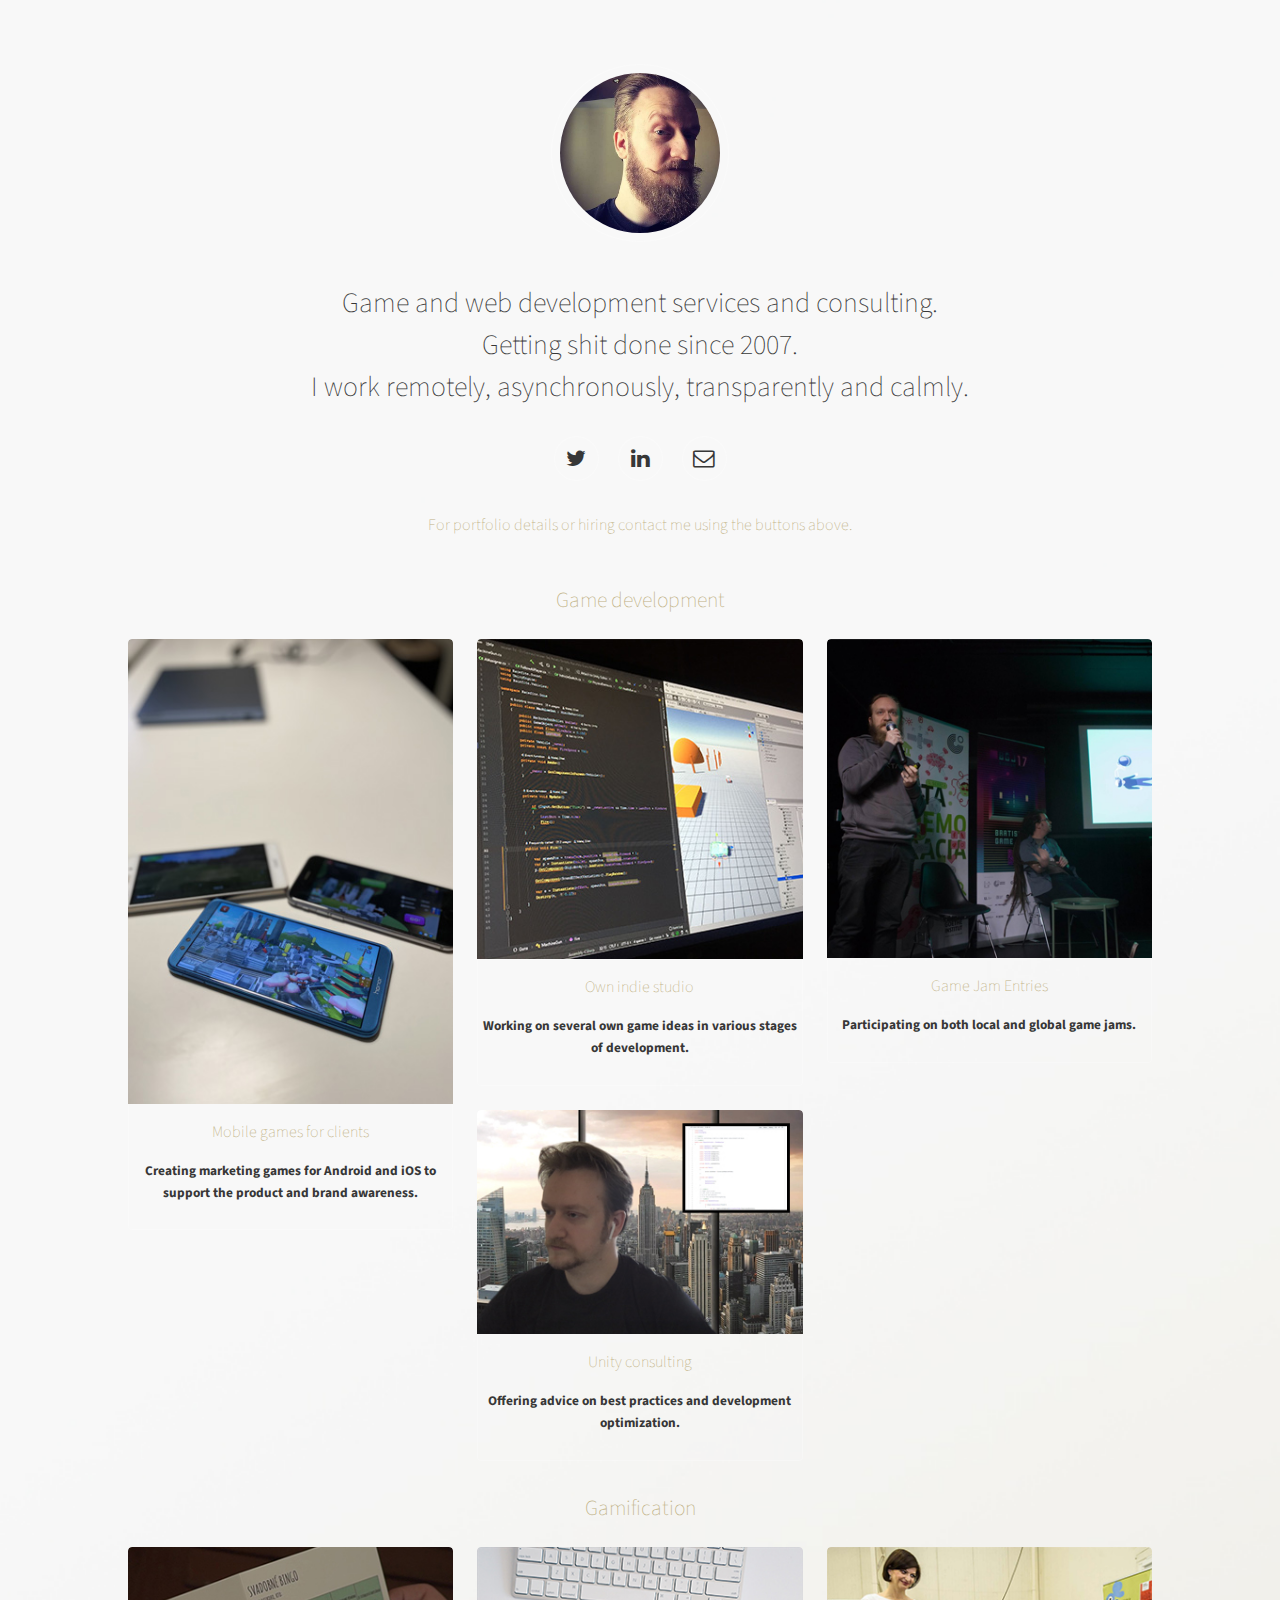
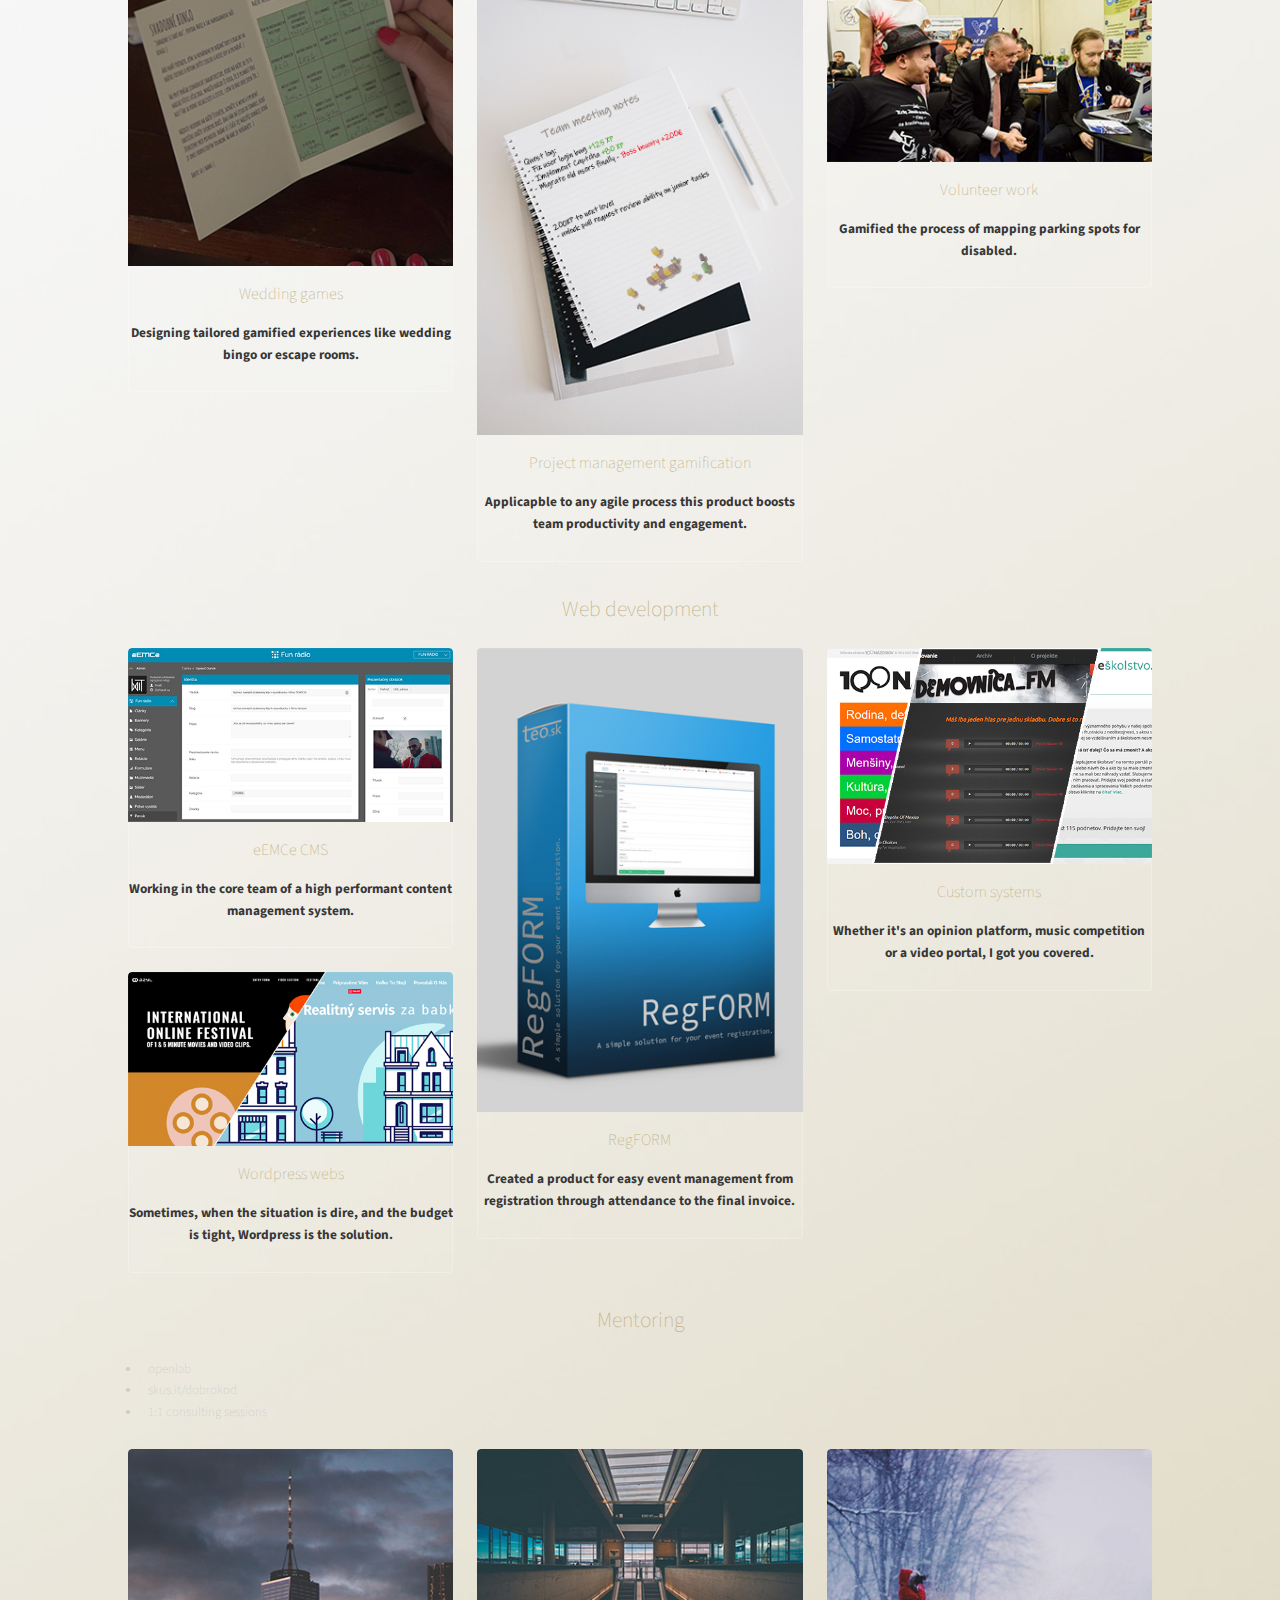
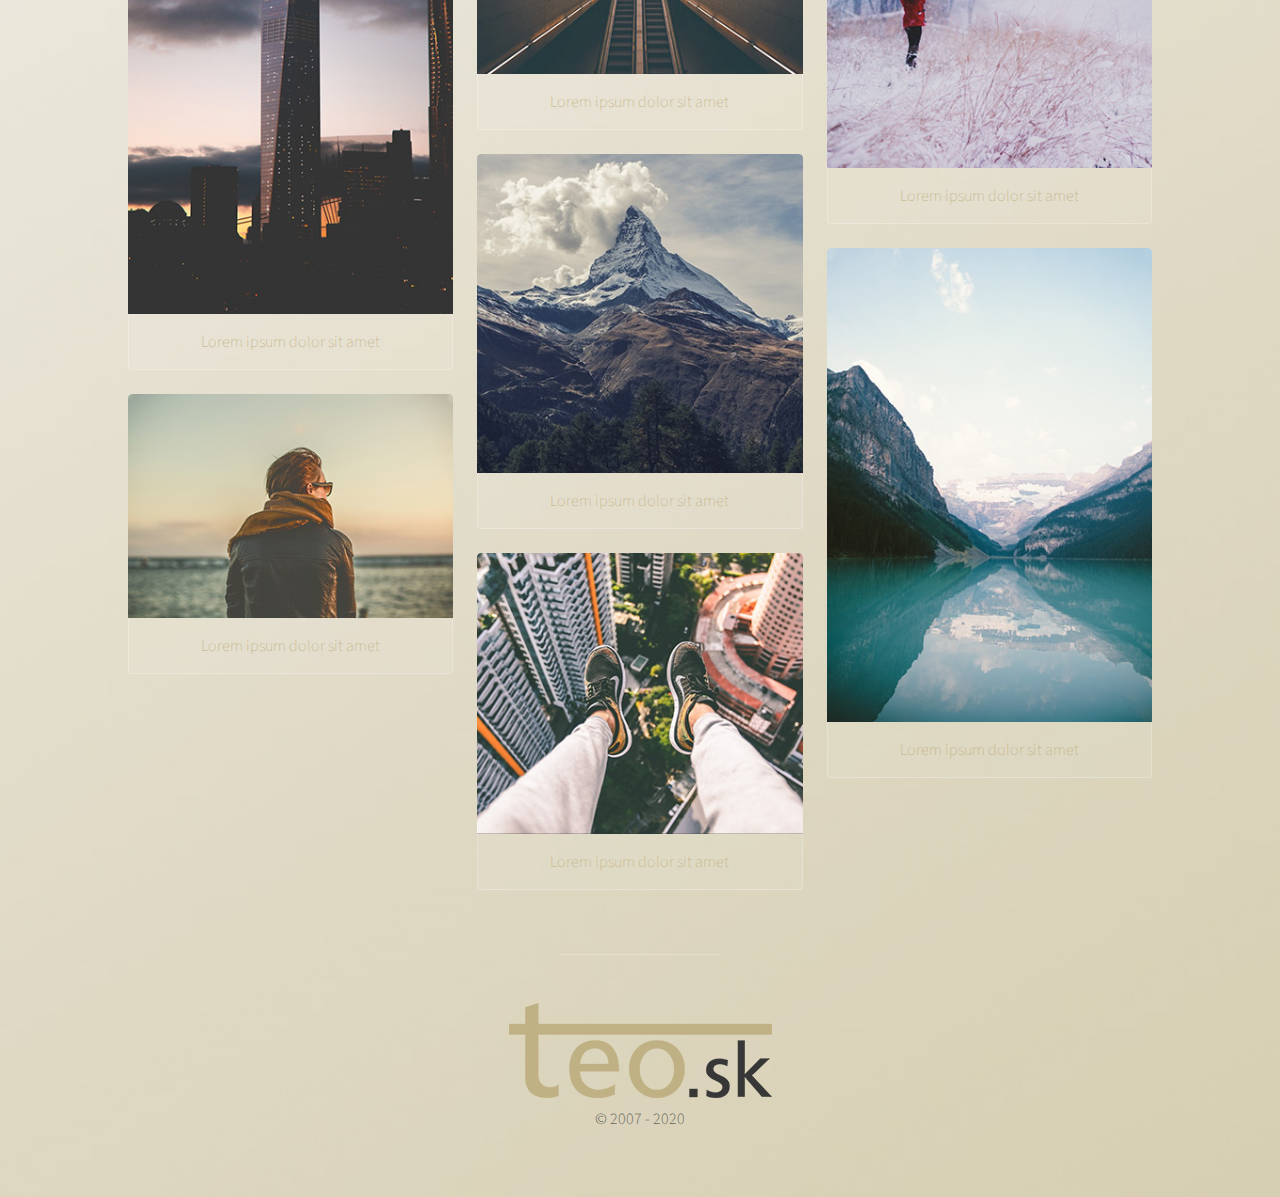
==== commit d3501589: "Words" ====
--- a/index.html
+++ b/index.html
@@ -19,7 +19,7 @@
 				<!-- Header -->
 					<header id="header">
 						<span class="avatar"><img src="images/avatar.jpg" alt="" /></span>
-						<h1>Game and web development consulting and services.<br />
+						<h1>Game and web development services and consulting.<br />
 						Getting shit done since 2007.<br />
 						I work remotely, asynchronously, transparently and calmly.</h1>
 						<ul class="icons">
@@ -164,7 +164,7 @@
 				<!-- Footer -->
 					<footer id="footer">
 						<img src="images/logo.png" alt="teo.sk logo">
-						<p>&copy; 2007 - 2020 and beyond. I own this.</p>
+						<p>&copy; 2007 - 2020</p>
 					</footer>
 
 			</div>
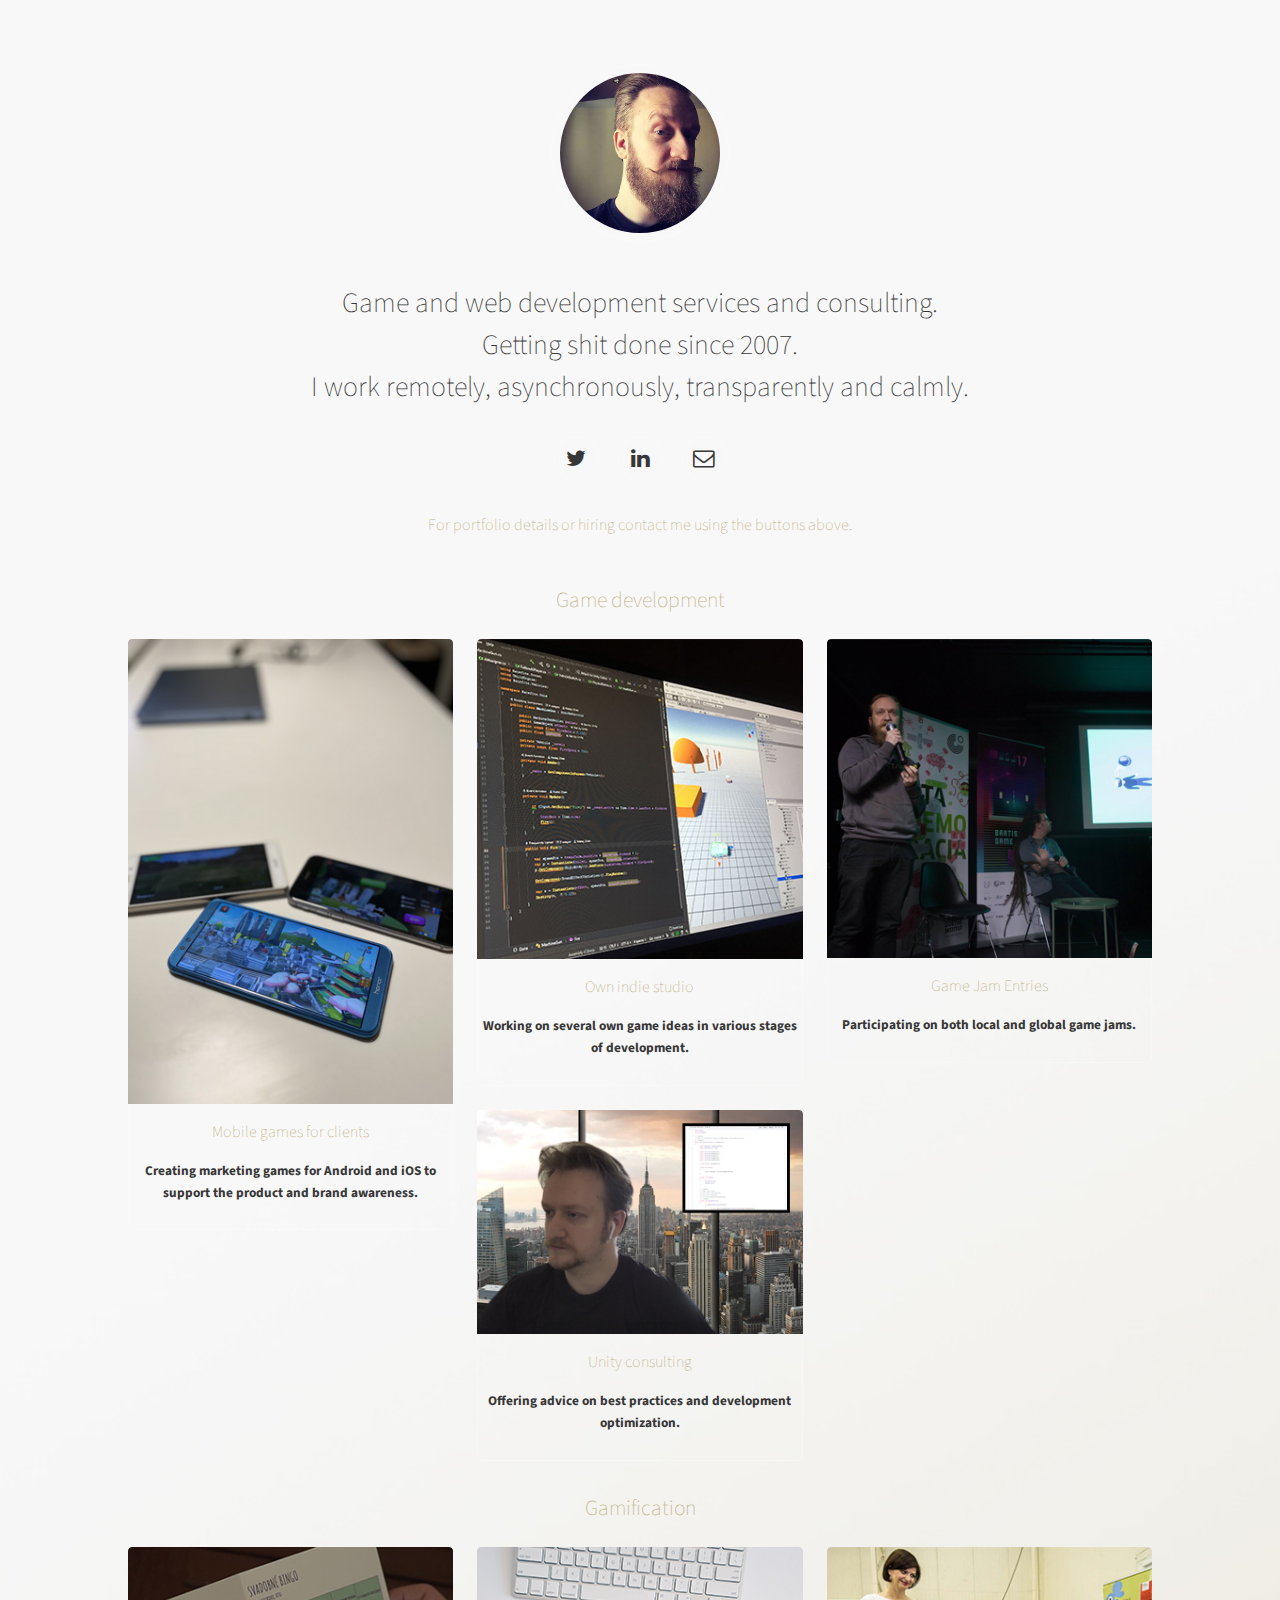
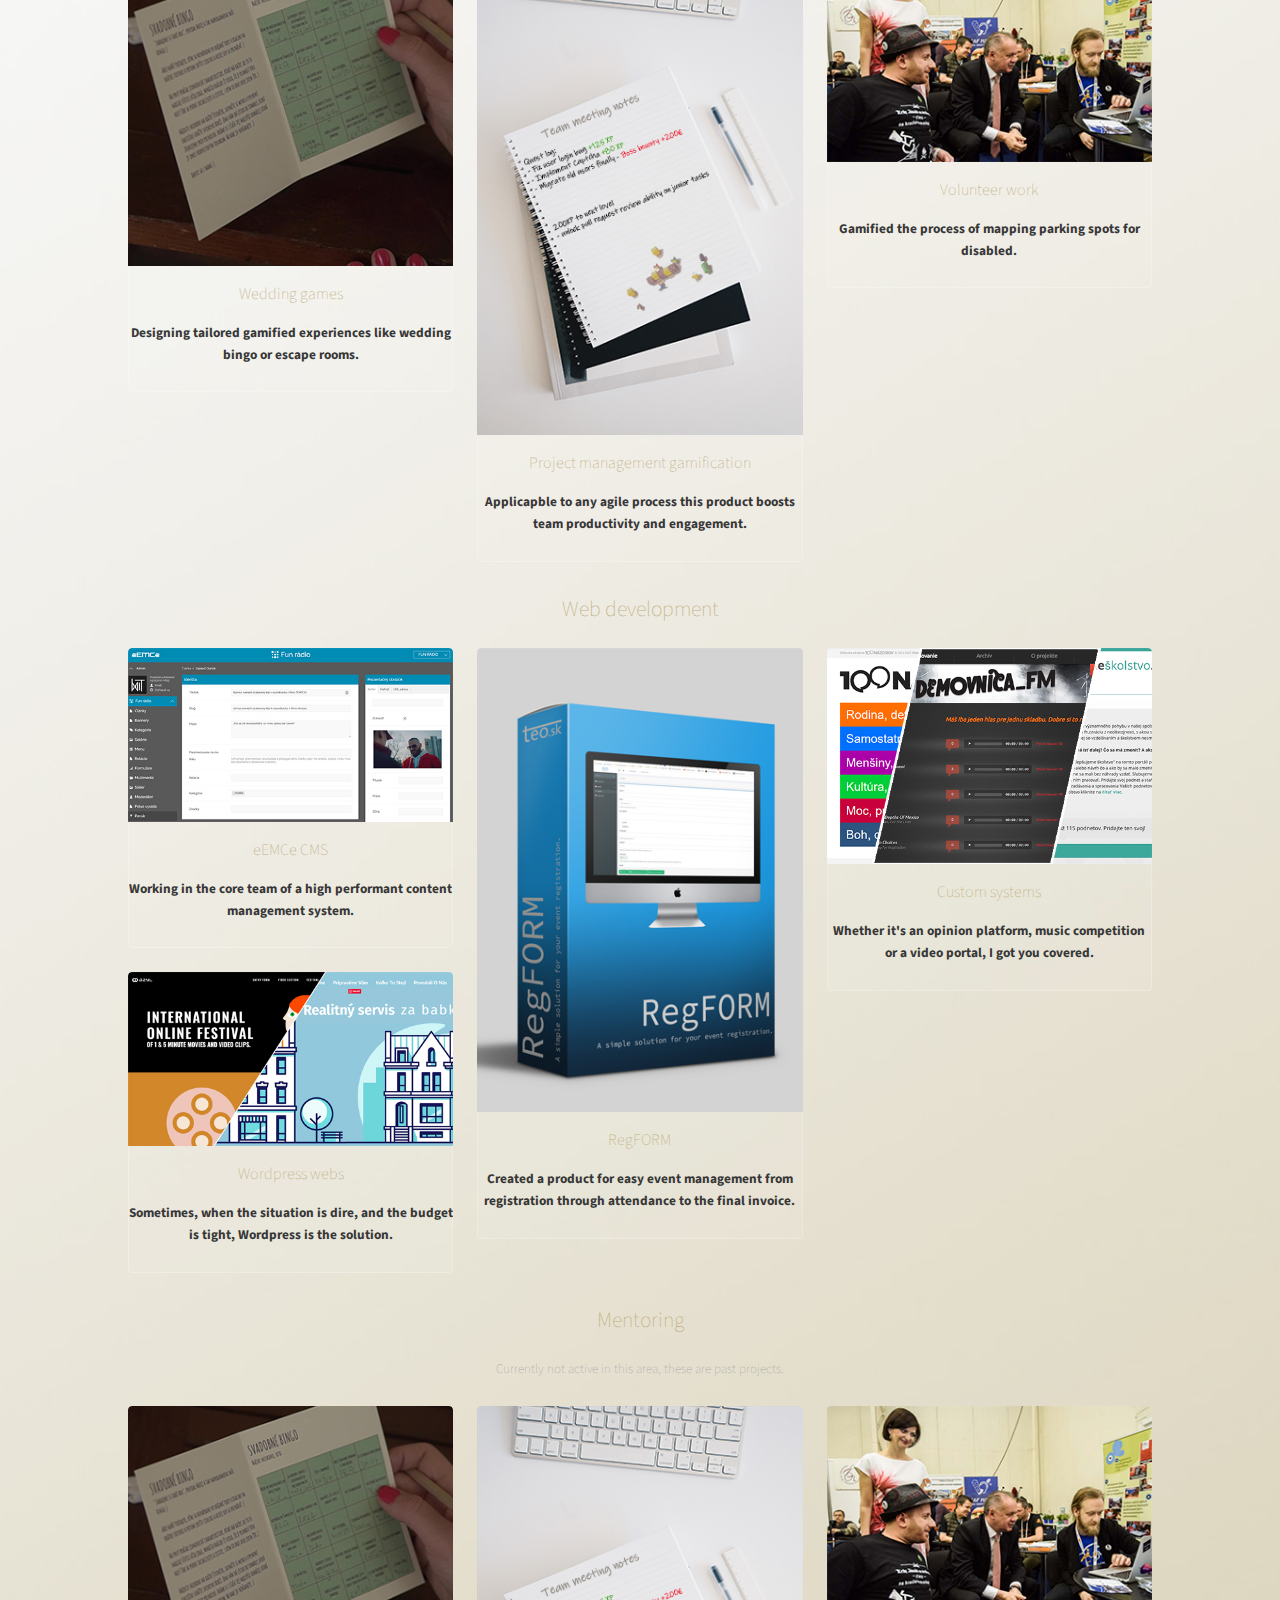
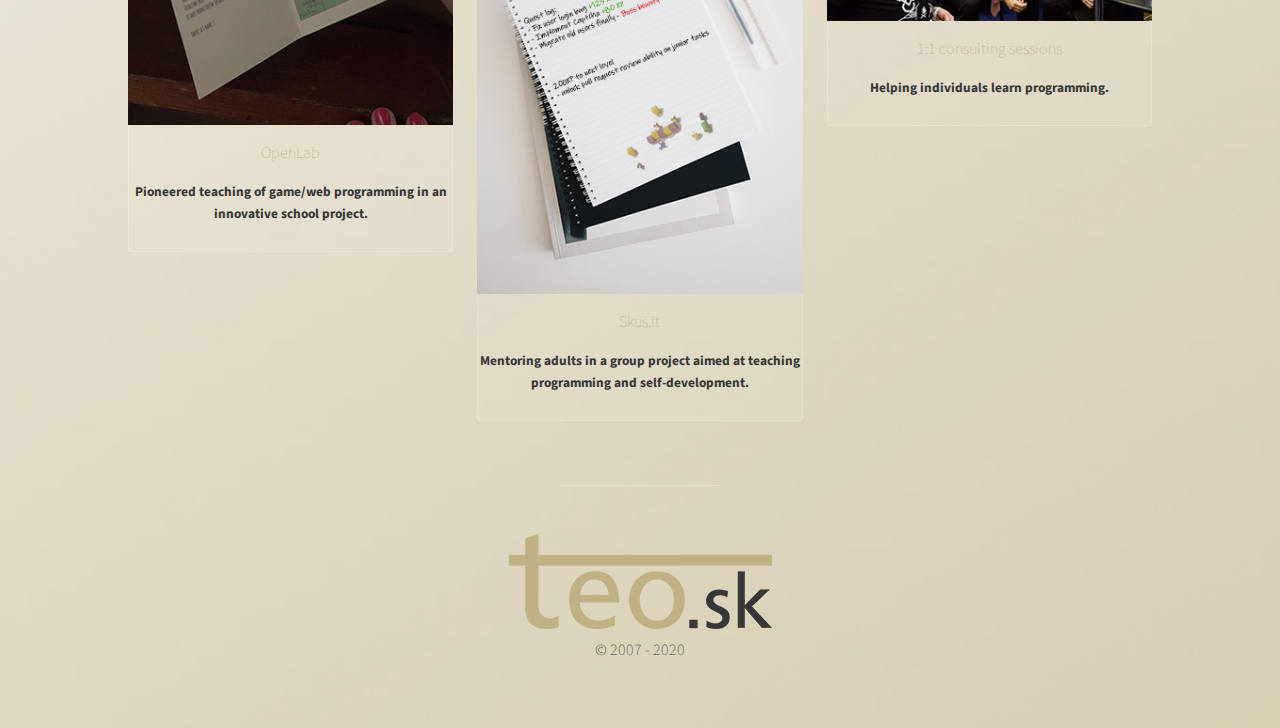
==== commit f5683199: "Updates mentoring copy" ====
--- a/index.html
+++ b/index.html
@@ -116,48 +116,30 @@
 							</div>
 						</section>
 						<h2 class="align-center">Mentoring</h2>
-						<ul class="dev-notes">
-							<li>openlab</li>
-							<li>skus.it/dobrokod</li>
-							<li>1:1 consulting sessions</li>
-						</ul>
-						<!-- Thumbnails -->
-							<section class="thumbnails">
-								<div>
-									<a href="images/fulls/01.jpg">
-										<img src="images/thumbs/01.jpg" alt="" />
-										<h3>Lorem ipsum dolor sit amet</h3>
-									</a>
-									<a href="images/fulls/02.jpg">
-										<img src="images/thumbs/02.jpg" alt="" />
-										<h3>Lorem ipsum dolor sit amet</h3>
-									</a>
-								</div>
-								<div>
-									<a href="images/fulls/03.jpg">
-										<img src="images/thumbs/03.jpg" alt="" />
-										<h3>Lorem ipsum dolor sit amet</h3>
-									</a>
-									<a href="images/fulls/04.jpg">
-										<img src="images/thumbs/04.jpg" alt="" />
-										<h3>Lorem ipsum dolor sit amet</h3>
-									</a>
-									<a href="images/fulls/05.jpg">
-										<img src="images/thumbs/05.jpg" alt="" />
-										<h3>Lorem ipsum dolor sit amet</h3>
-									</a>
-								</div>
-								<div>
-									<a href="images/fulls/06.jpg">
-										<img src="images/thumbs/06.jpg" alt="" />
-										<h3>Lorem ipsum dolor sit amet</h3>
-									</a>
-									<a href="images/fulls/07.jpg">
-										<img src="images/thumbs/07.jpg" alt="" />
-										<h3>Lorem ipsum dolor sit amet</h3>
-									</a>
-								</div>
-							</section>
+						<p class="dev-notes align-center">Currently not active in this area, these are past projects.</p>
+						<section class="thumbnails">
+							<div>
+								<a href="images/fulls/wedding-games.jpg">
+									<img src="images/thumbs/wedding-games.jpg" alt="" />
+									<h3>OpenLab</h3>
+									<p class="small">Pioneered teaching of game/web programming in an innovative school project.</p>
+								</a>
+							</div>
+							<div>
+								<a href="images/fulls/pm-gamification.jpg">
+									<img src="images/thumbs/pm-gamification.jpg" alt="" />
+									<h3>Skus.it</h3>
+									<p class="small">Mentoring adults in a group project aimed at teaching programming and self-development.</p>
+								</a>
+							</div>
+							<div>
+								<a href="images/fulls/tatos-alt.jpg">
+									<img src="images/thumbs/tatos-alt.jpg" alt="" />
+									<h3>1:1 consulting sessions</h3>
+									<p class="small">Helping individuals learn programming.</p>
+								</a>
+							</div>
+						</section>
 
 					</section>
 
--- a/assets/css/main.css
+++ b/assets/css/main.css
@@ -2638,7 +2638,7 @@
 		}
 
 	.dev-notes {
-		color: #ccc;
+		color: #aaa;
 		font-size: small;
 	}
 
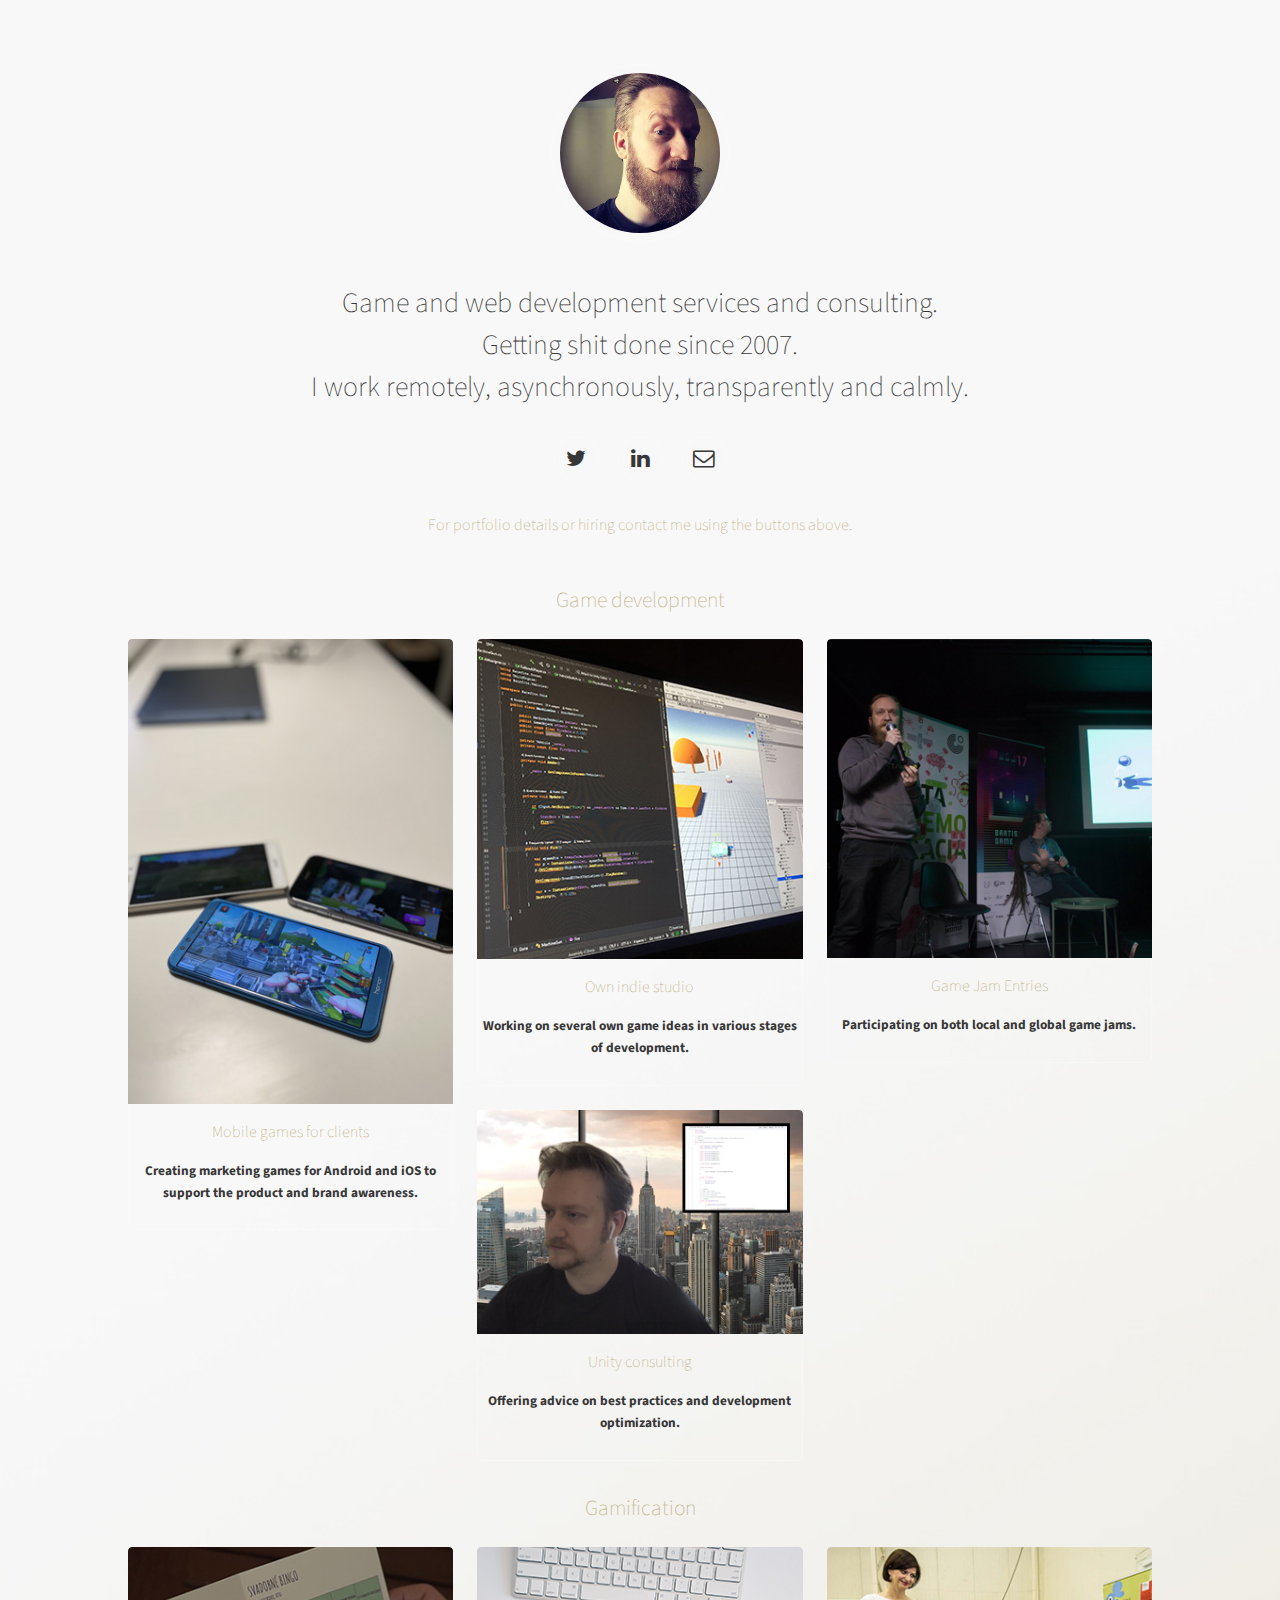
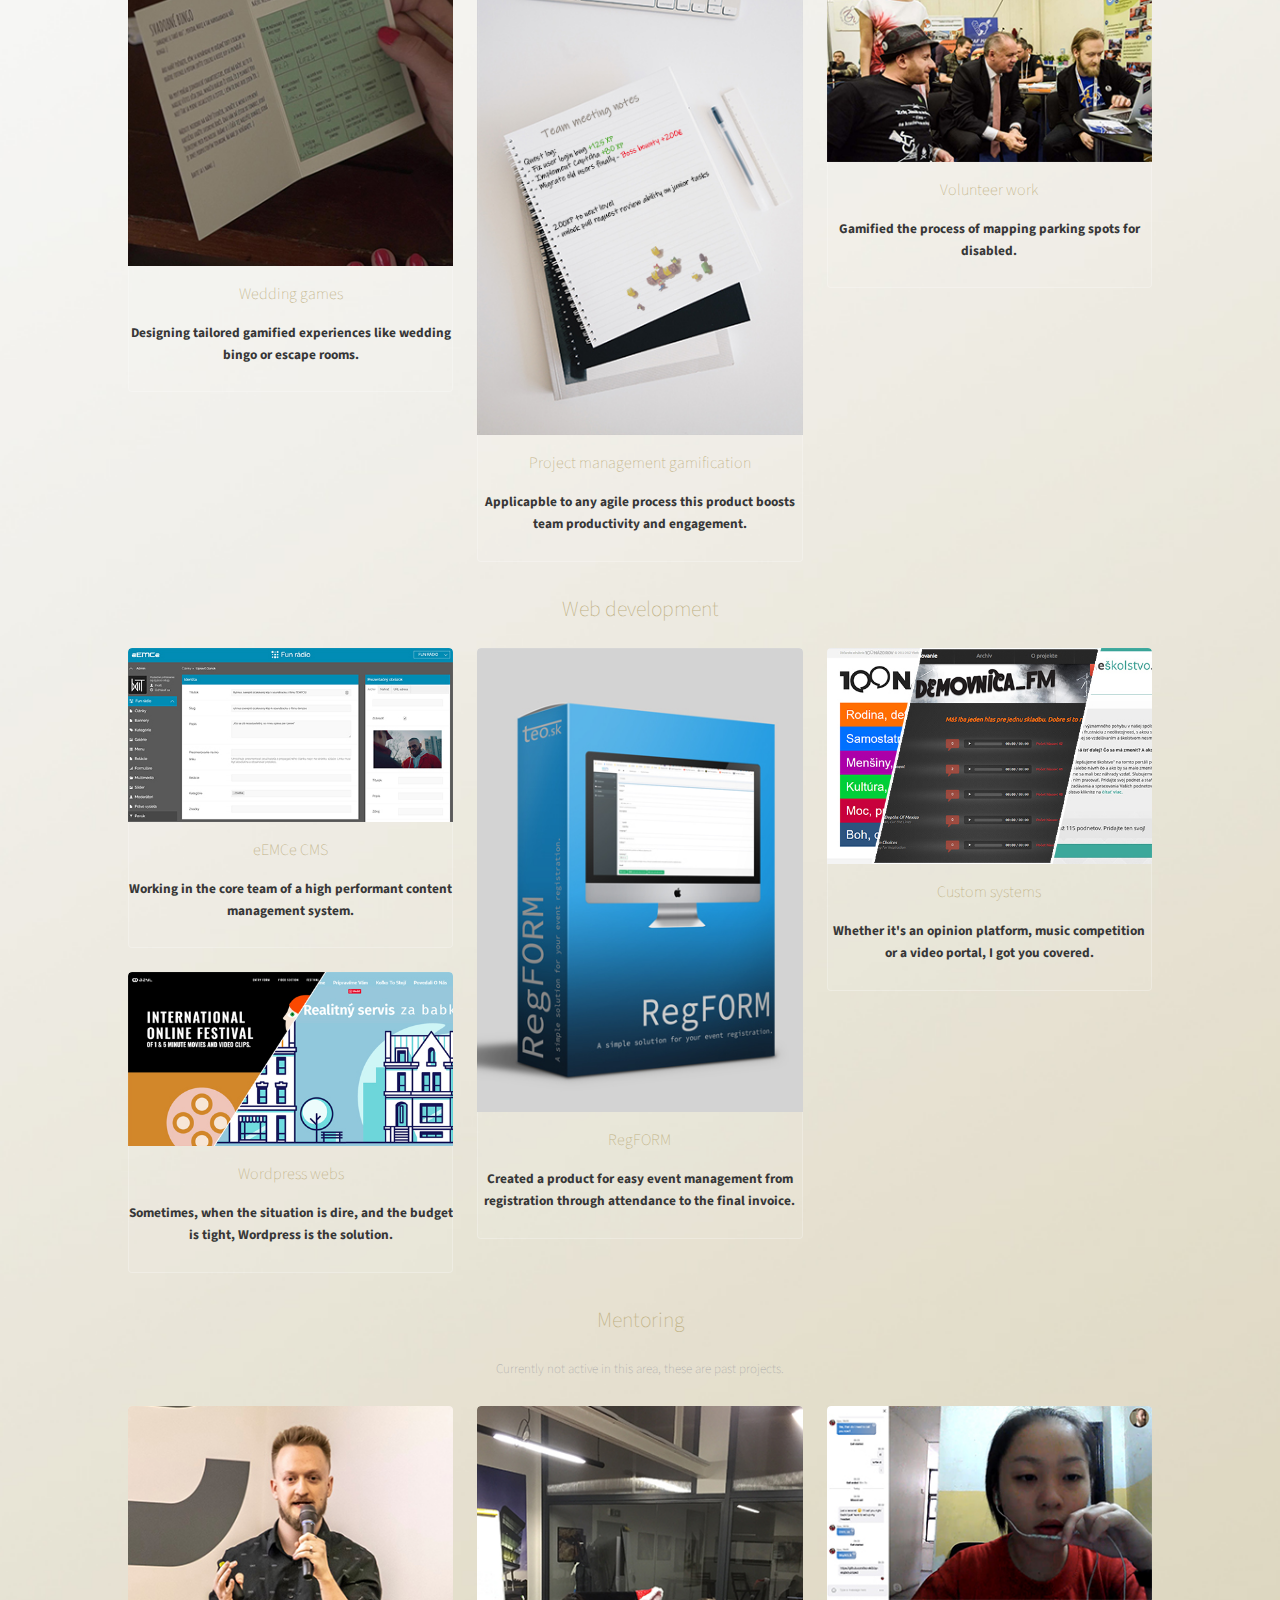
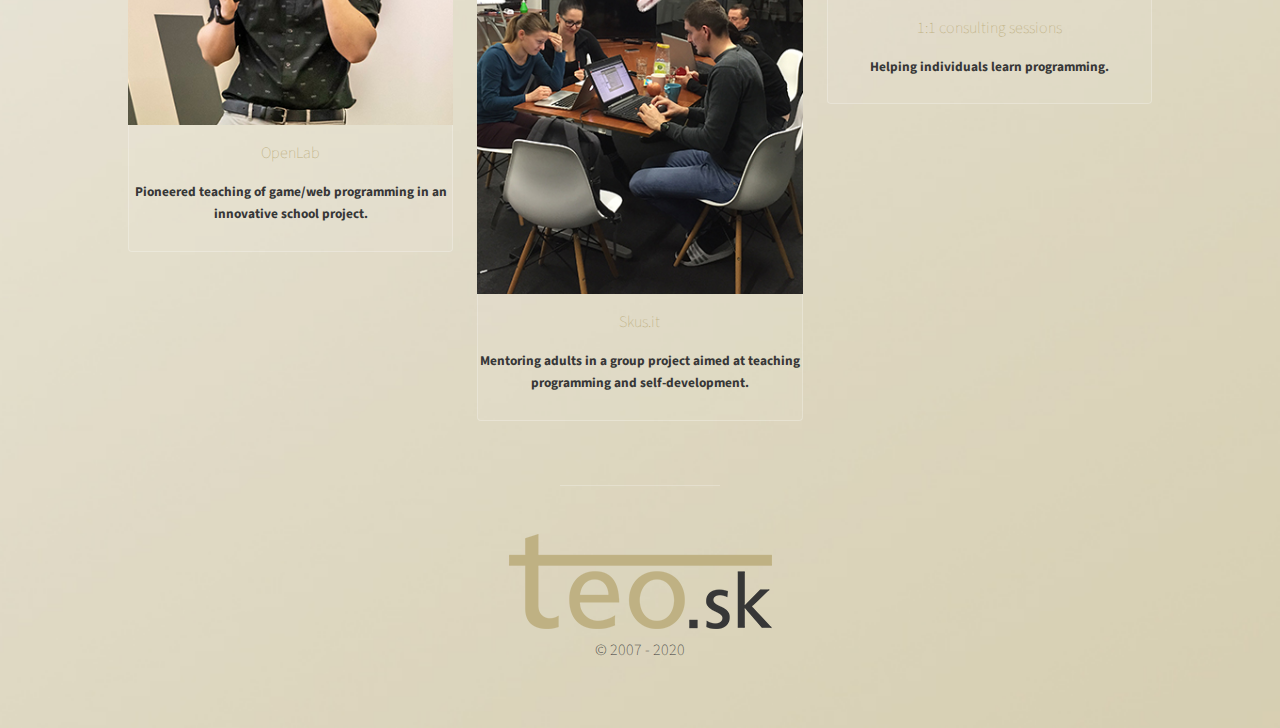
==== commit 89c68ab6: "Finish mentoring section" ====
--- a/index.html
+++ b/index.html
@@ -119,22 +119,22 @@
 						<p class="dev-notes align-center">Currently not active in this area, these are past projects.</p>
 						<section class="thumbnails">
 							<div>
-								<a href="images/fulls/wedding-games.jpg">
-									<img src="images/thumbs/wedding-games.jpg" alt="" />
+								<a href="images/fulls/openlab.jpg">
+									<img src="images/thumbs/openlab.jpg" alt="" />
 									<h3>OpenLab</h3>
 									<p class="small">Pioneered teaching of game/web programming in an innovative school project.</p>
 								</a>
 							</div>
 							<div>
-								<a href="images/fulls/pm-gamification.jpg">
-									<img src="images/thumbs/pm-gamification.jpg" alt="" />
+								<a href="images/fulls/skusit.jpg">
+									<img src="images/thumbs/skusit.jpg" alt="" />
 									<h3>Skus.it</h3>
 									<p class="small">Mentoring adults in a group project aimed at teaching programming and self-development.</p>
 								</a>
 							</div>
 							<div>
-								<a href="images/fulls/tatos-alt.jpg">
-									<img src="images/thumbs/tatos-alt.jpg" alt="" />
+								<a href="images/fulls/mentoring.jpg">
+									<img src="images/thumbs/mentoring.jpg" alt="" />
 									<h3>1:1 consulting sessions</h3>
 									<p class="small">Helping individuals learn programming.</p>
 								</a>
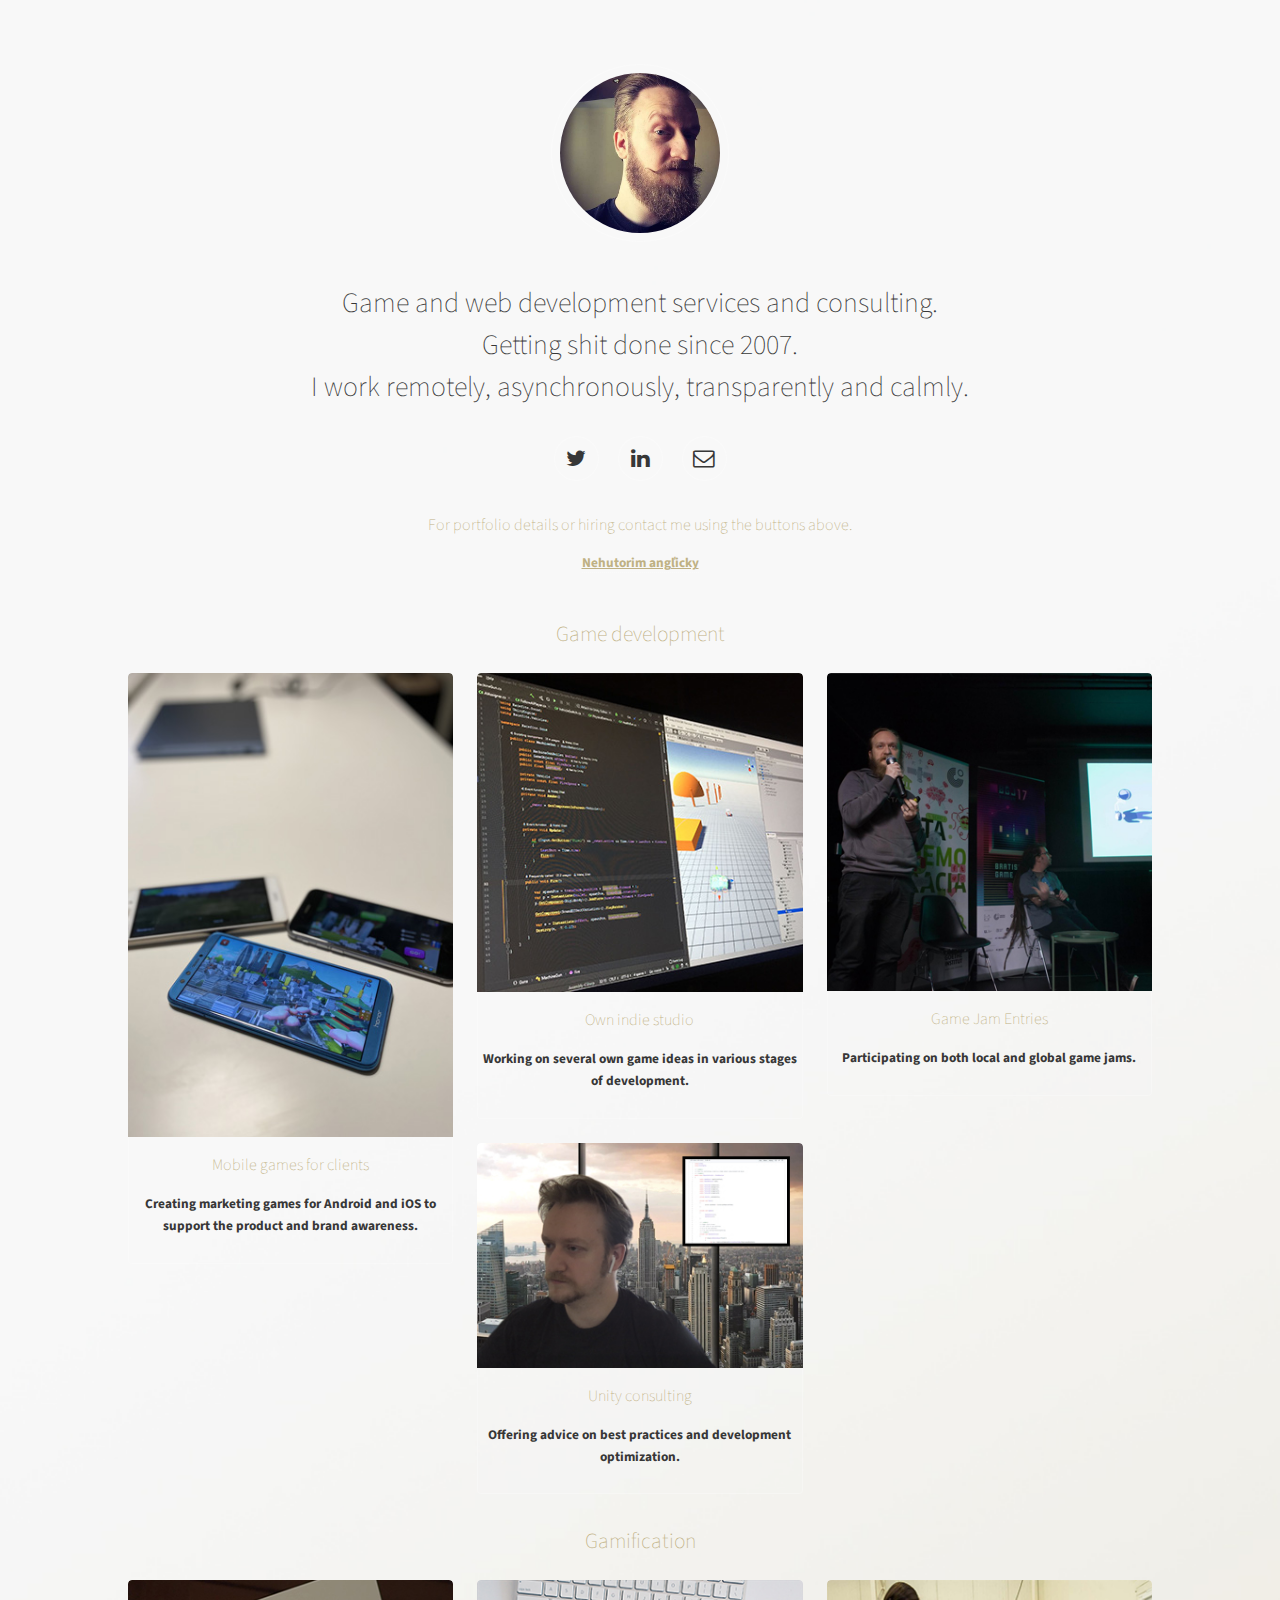
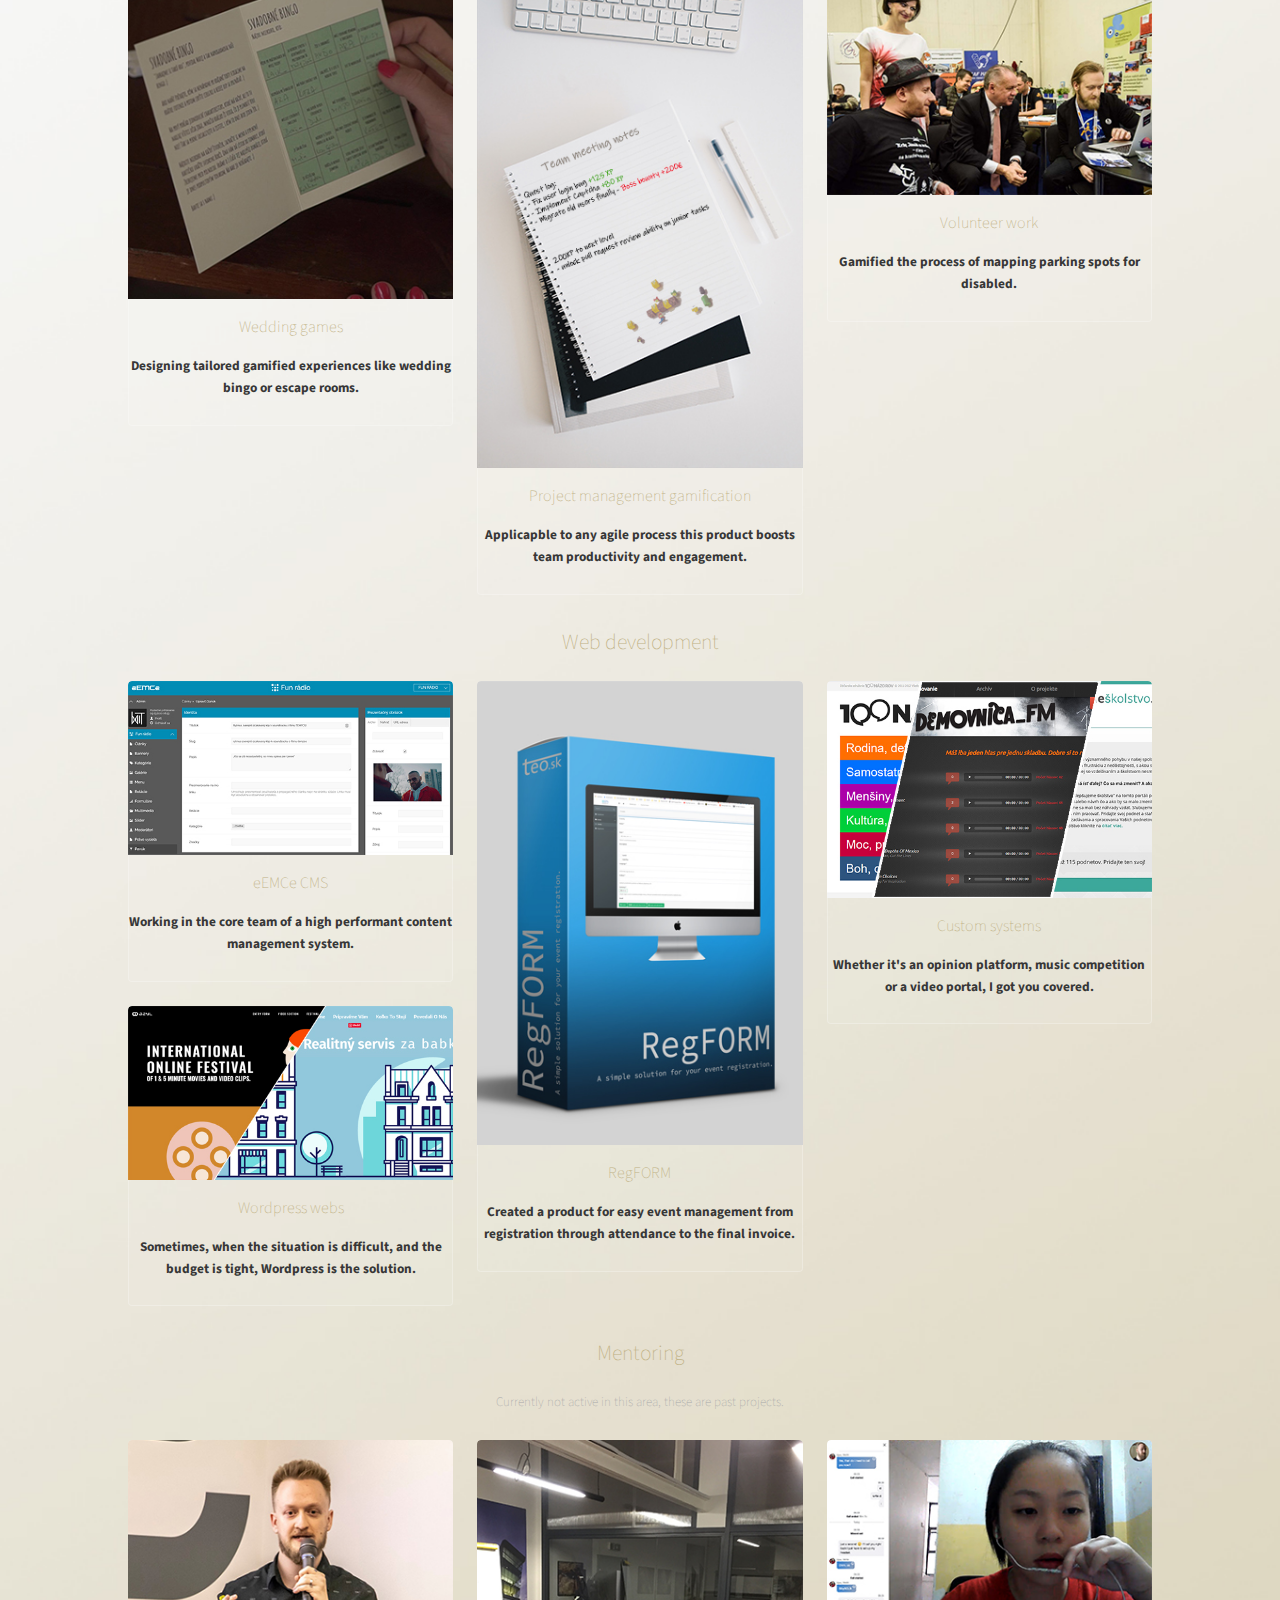
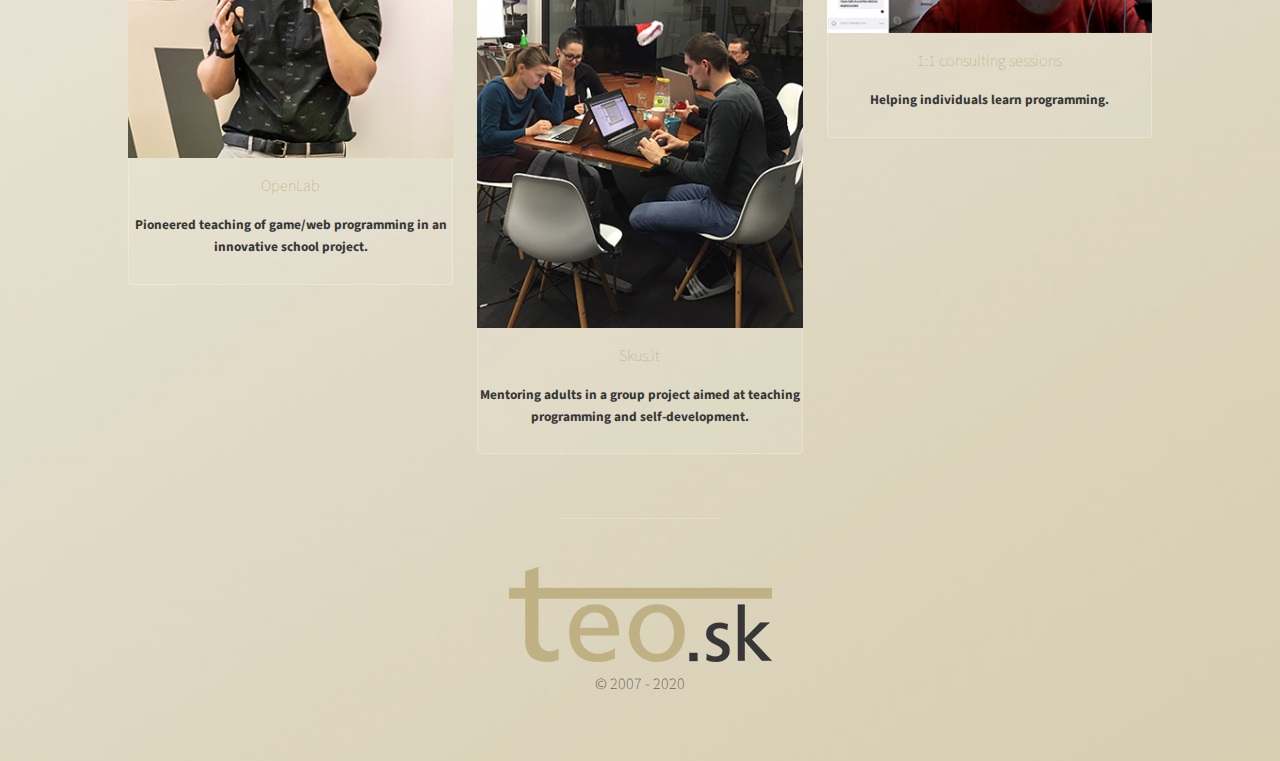
==== commit a617a773: "Change wp wording" ====
--- a/index.html
+++ b/index.html
@@ -28,6 +28,7 @@
 							<li><a href="mailto:teo@teo.sk" class="icon style2 fa-envelope-o"><span class="label">Email</span></a></li>
 						</ul>
 						<h4>For portfolio details or hiring contact me using the buttons above.</h4>
+						<h5 class="small"><a href="bryndza.html"><u>Nehutorim angľicky</u></a></h5>
 					</header>
 
 				<!-- Main -->
@@ -97,7 +98,7 @@
 								<a href="images/fulls/wordpress.jpg">
 									<img src="images/thumbs/wordpress.jpg" alt="" />
 									<h3>Wordpress webs</h3>
-									<p class="small">Sometimes, when the situation is dire, and the budget is tight, Wordpress is the solution.</p>
+									<p class="small">Sometimes, when the situation is difficult, and the budget is tight, Wordpress is the solution.</p>
 								</a>
 							</div>
 							<div>
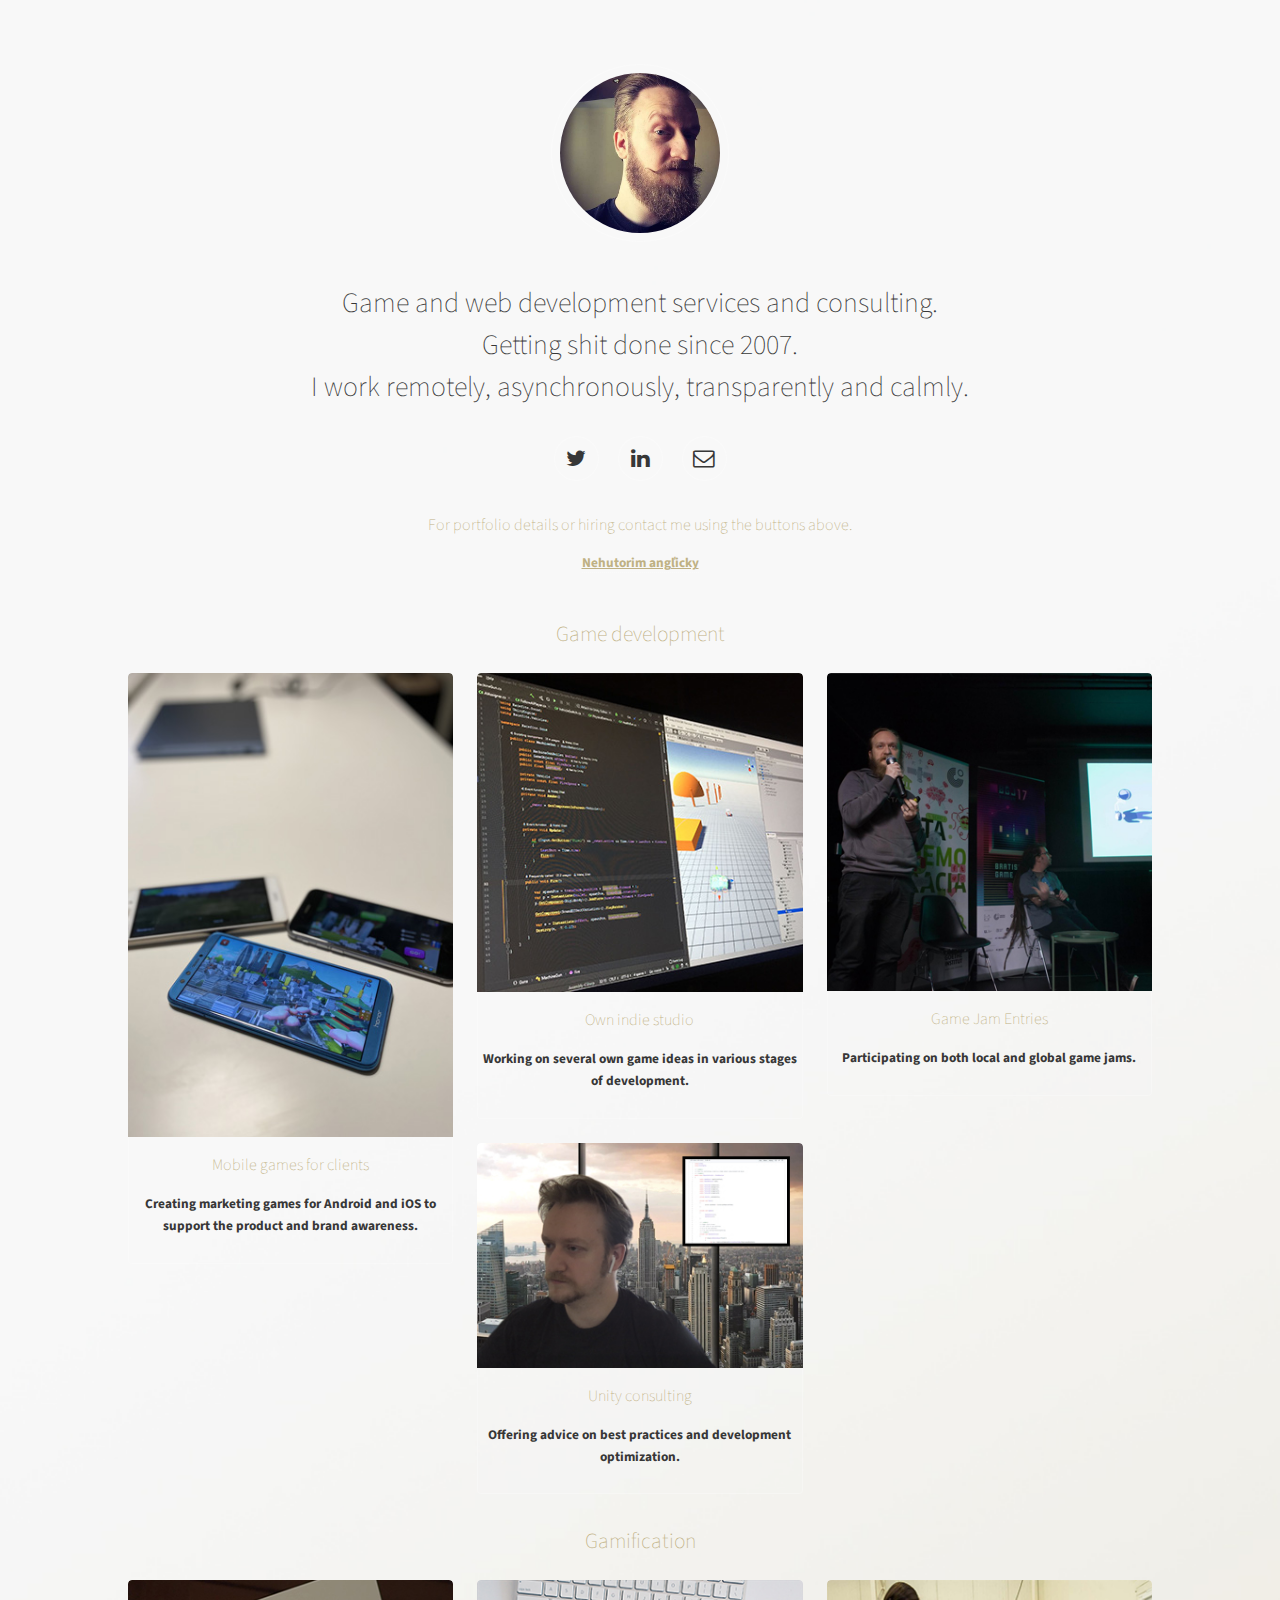
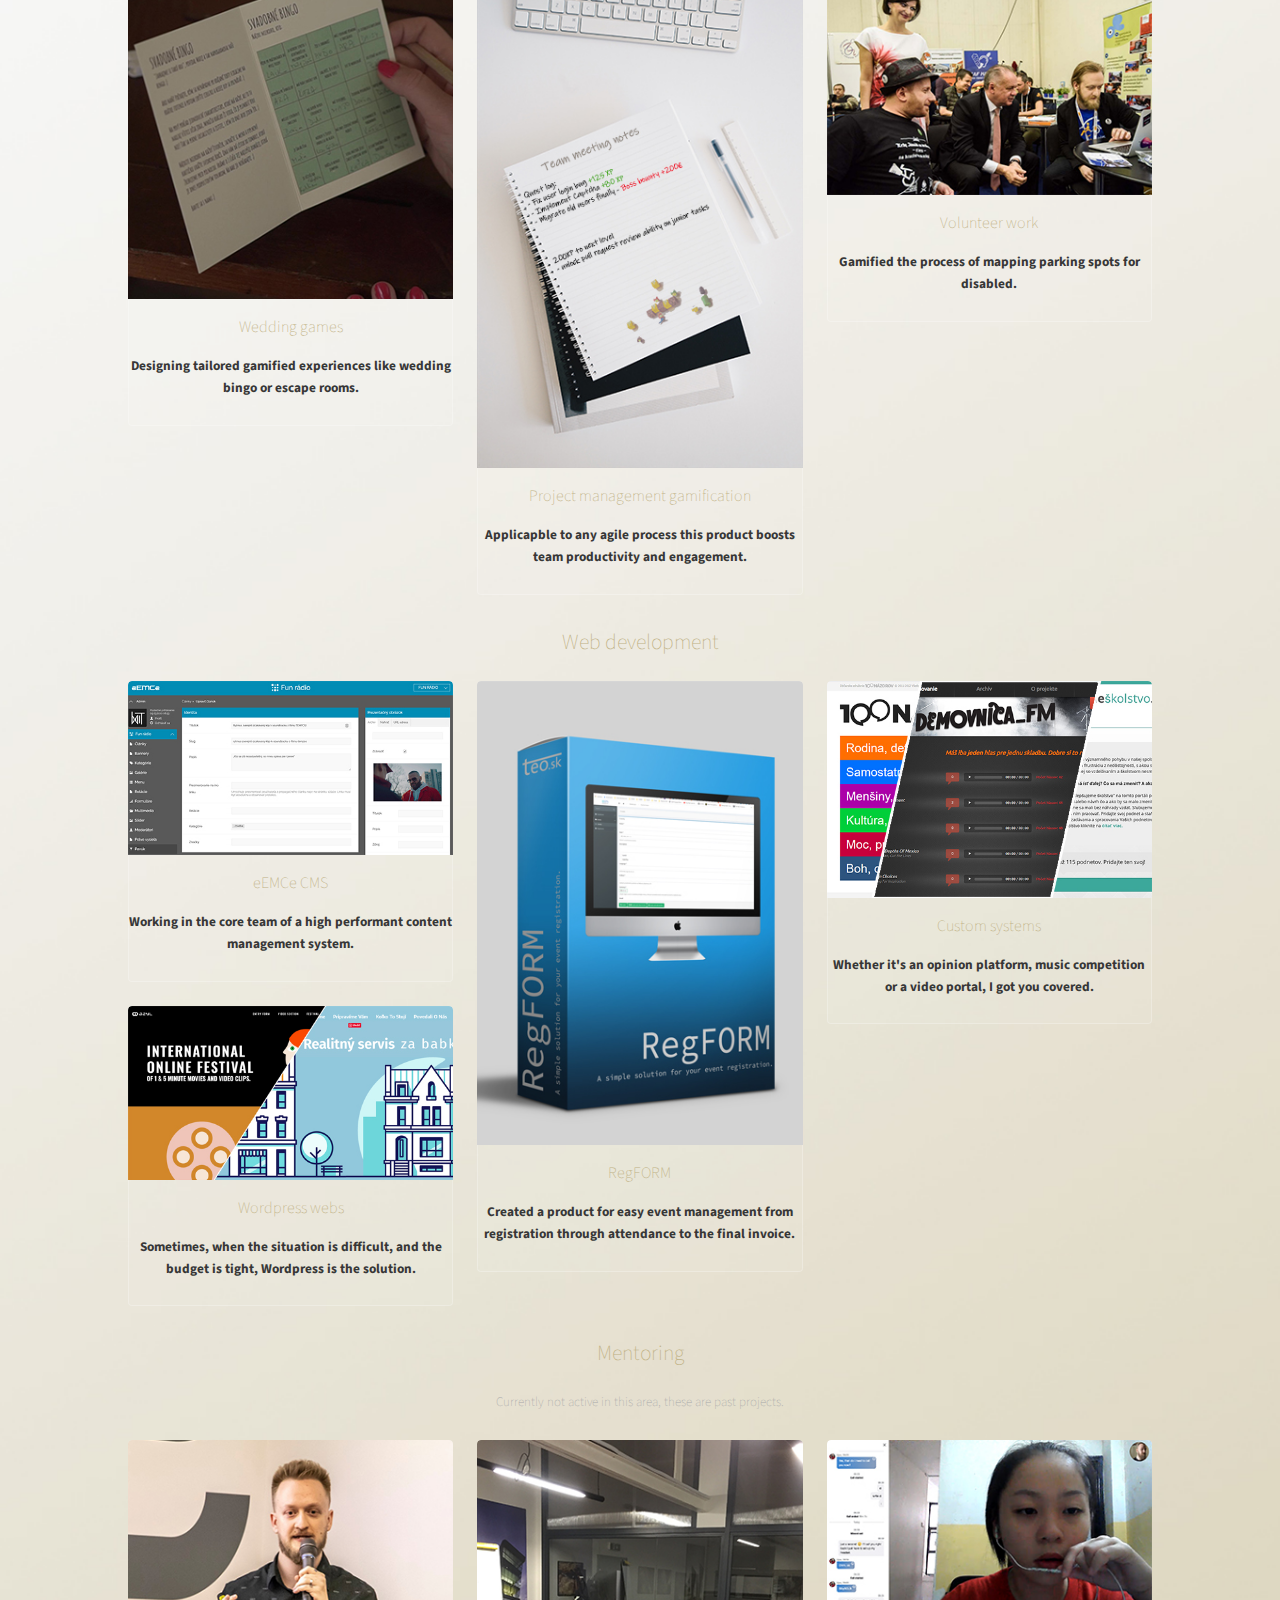
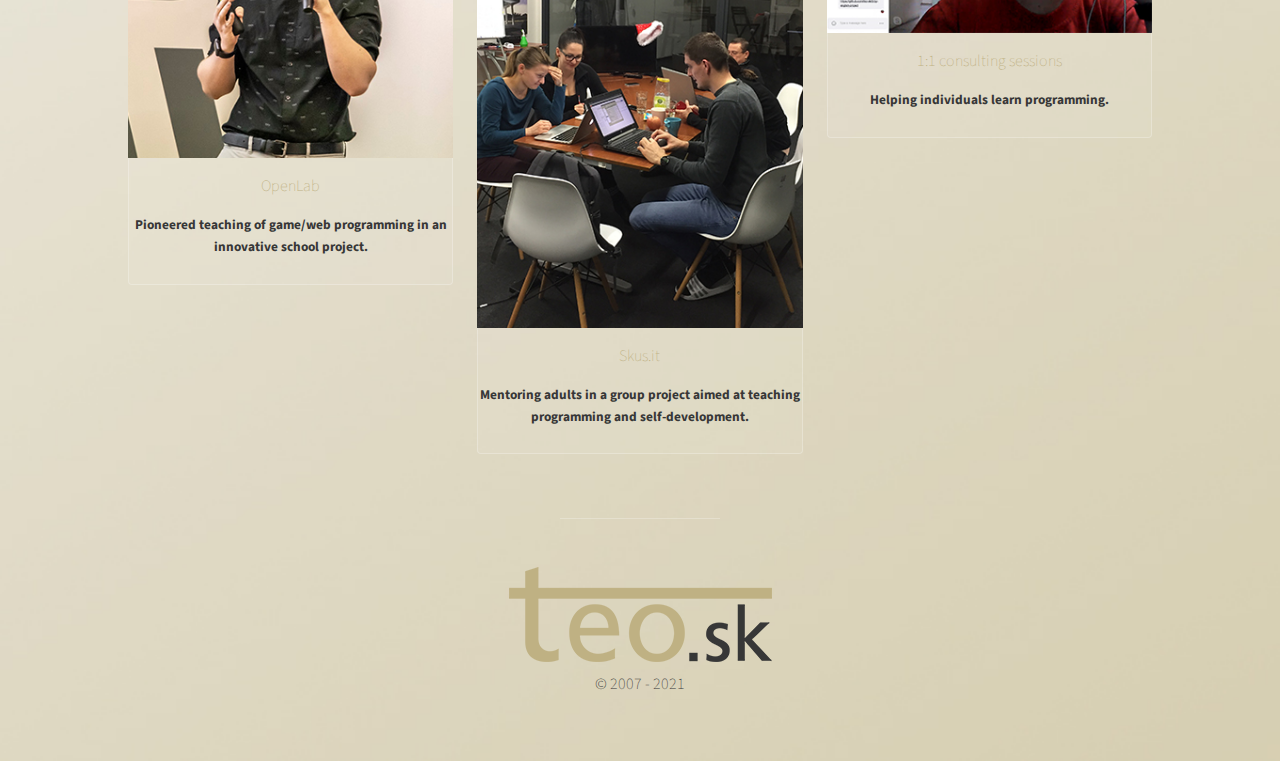
==== commit 5abfd3bc: "Bump year" ====
--- a/index.html
+++ b/index.html
@@ -28,7 +28,7 @@
 							<li><a href="mailto:teo@teo.sk" class="icon style2 fa-envelope-o"><span class="label">Email</span></a></li>
 						</ul>
 						<h4>For portfolio details or hiring contact me using the buttons above.</h4>
-						<h5 class="small"><a href="bryndza.html"><u>Nehutorim angľicky</u></a></h5>
+						<h5 class="small"><a href="sk.html"><u>Nehutorim angľicky</u></a></h5>
 					</header>
 
 				<!-- Main -->
@@ -147,16 +147,25 @@
 				<!-- Footer -->
 					<footer id="footer">
 						<img src="images/logo.png" alt="teo.sk logo">
-						<p>&copy; 2007 - 2020</p>
+						<p>&copy; 2007 - 2021</p>
 					</footer>
 
 			</div>
 
 		<!-- Scripts -->
+			<!-- Global site tag (gtag.js) - Google Analytics -->
+			<script async src="https://www.googletagmanager.com/gtag/js?id=UA-5715333-1"></script>
+			<script>
+			window.dataLayer = window.dataLayer || [];
+			function gtag(){dataLayer.push(arguments);}
+			gtag('js', new Date());
+
+			gtag('config', 'UA-5715333-1');
+			</script>
 			<script src="assets/js/jquery.min.js"></script>
 			<script src="assets/js/jquery.poptrox.min.js"></script>
 			<script src="assets/js/skel.min.js"></script>
 			<script src="assets/js/main.js"></script>
 
 	</body>
-</html>+</html>
--- a/assets/css/main.css
+++ b/assets/css/main.css
@@ -1,6 +1,6 @@
 @charset "UTF-8";
 @import url(font-awesome.min.css);
-@import url("http://fonts.googleapis.com/css?family=Source+Sans+Pro:200");
+@import url("//fonts.googleapis.com/css?family=Source+Sans+Pro:200");
 
 /*
 	Visualize by TEMPLATED
